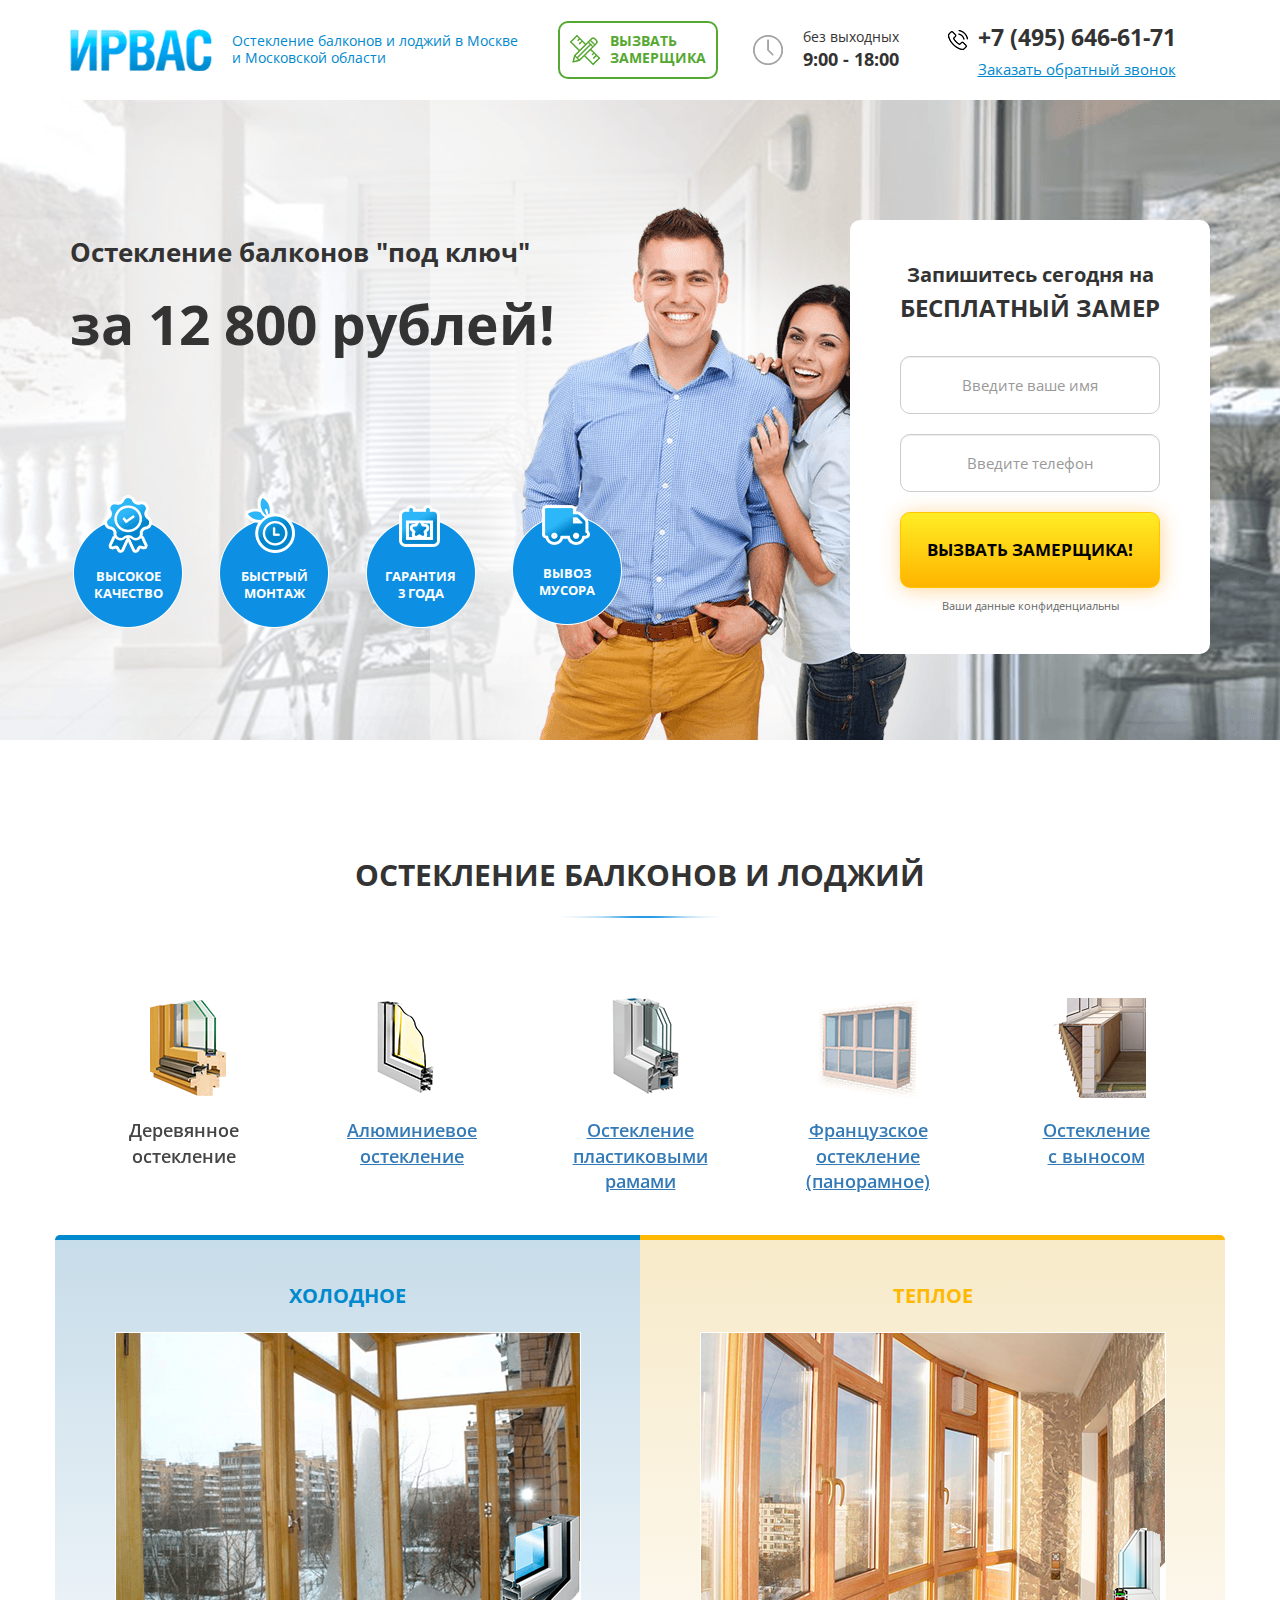
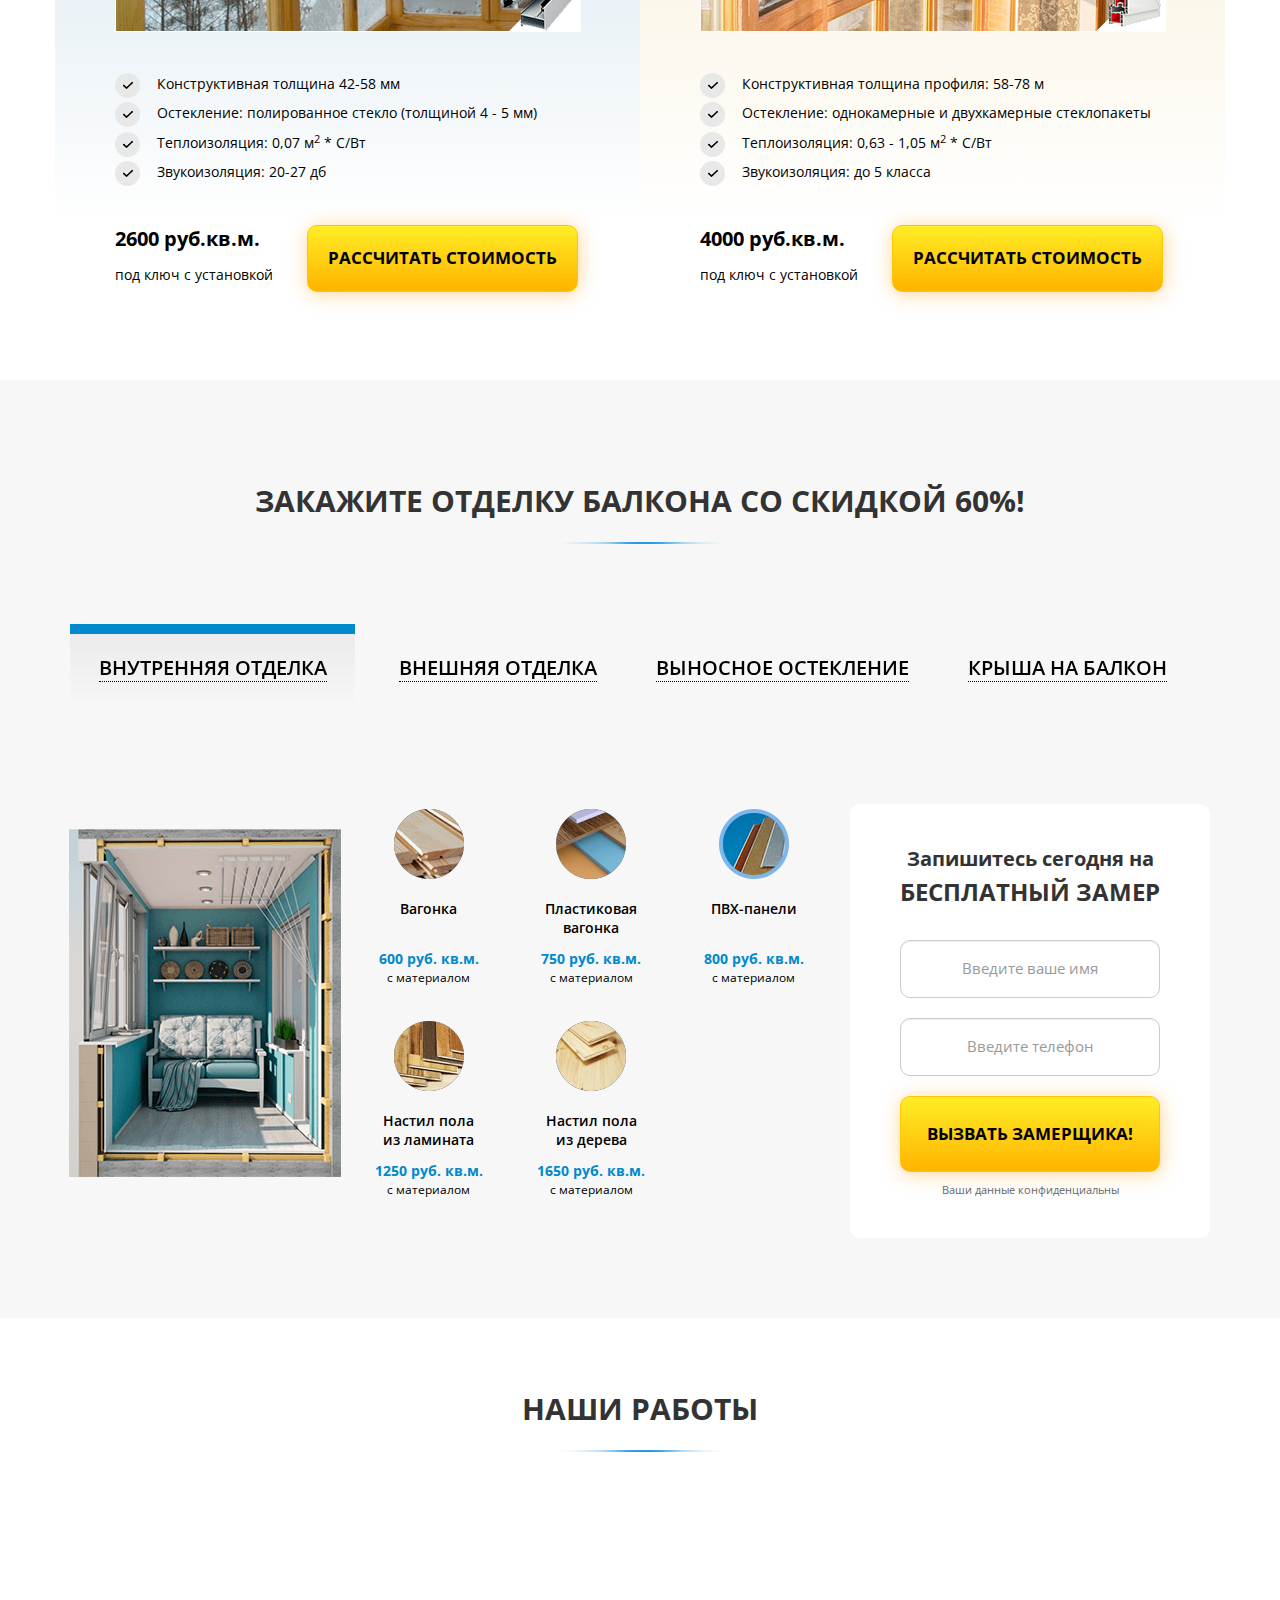
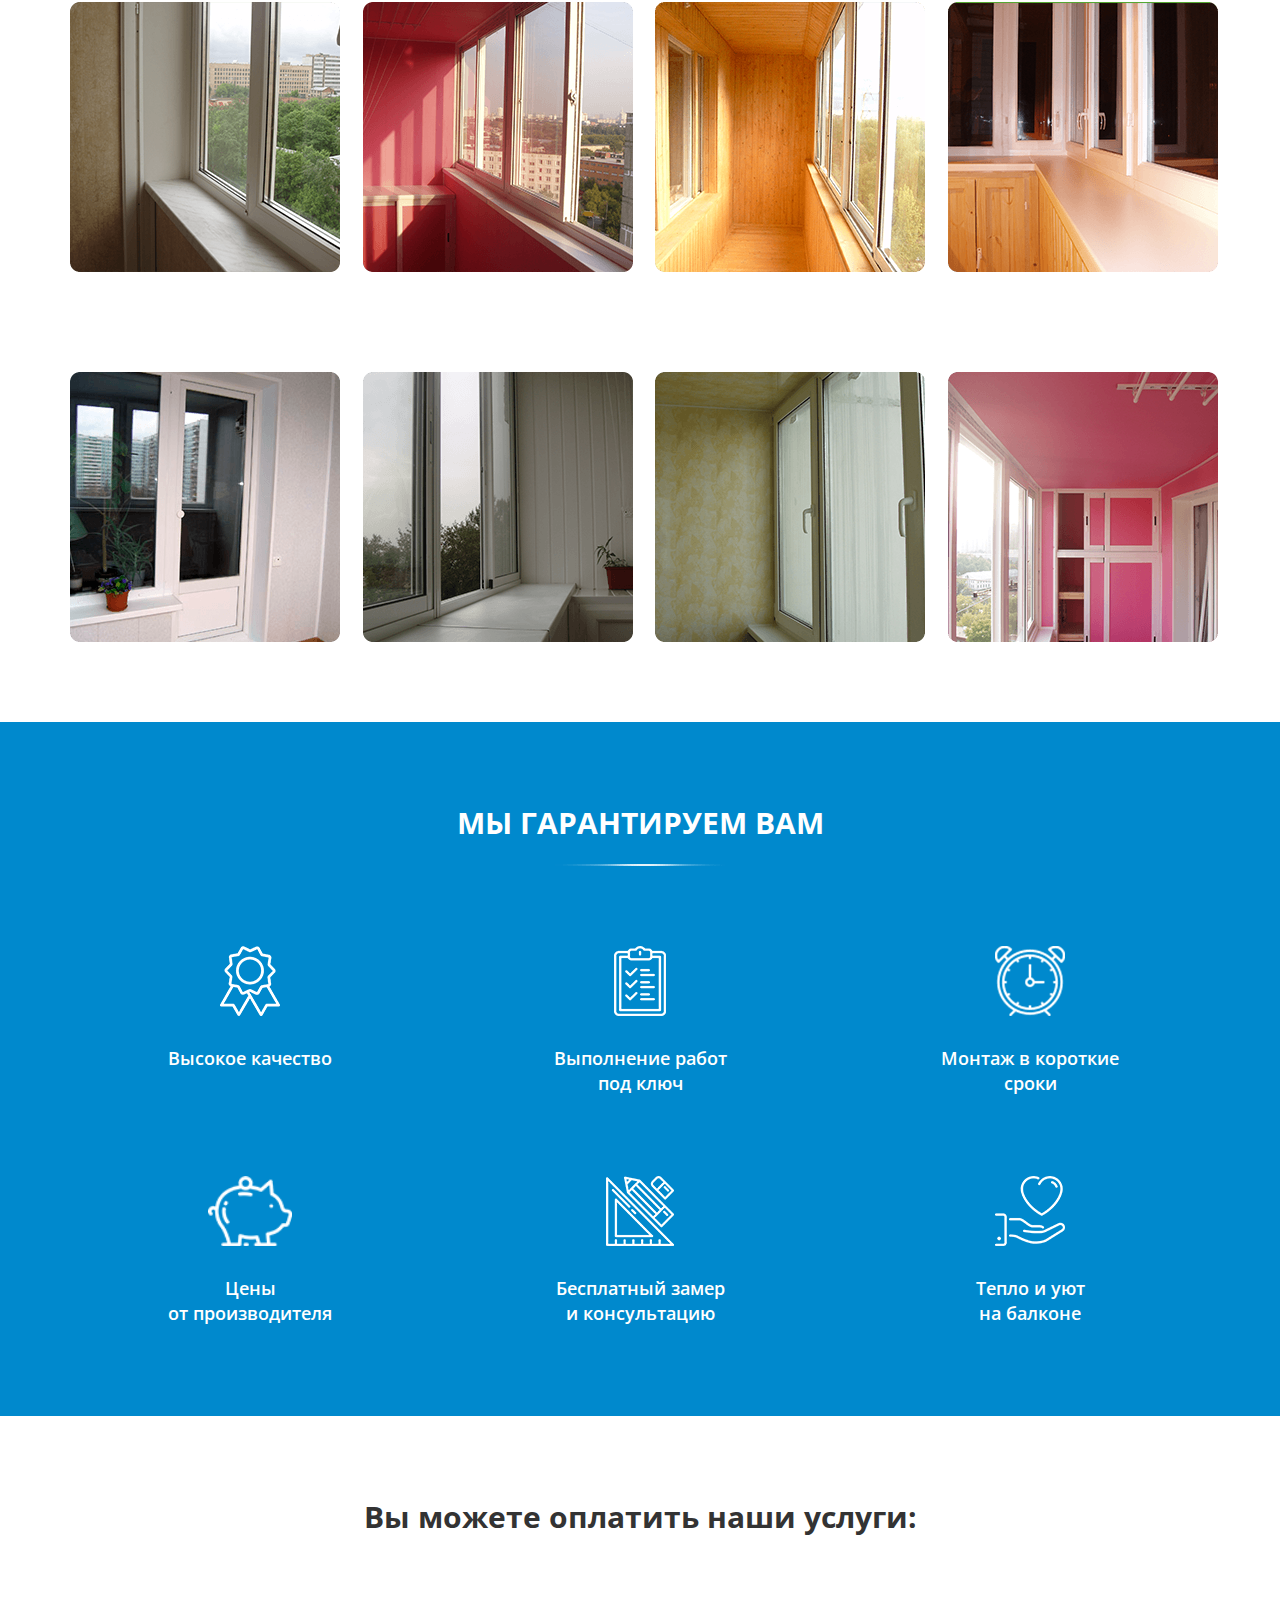
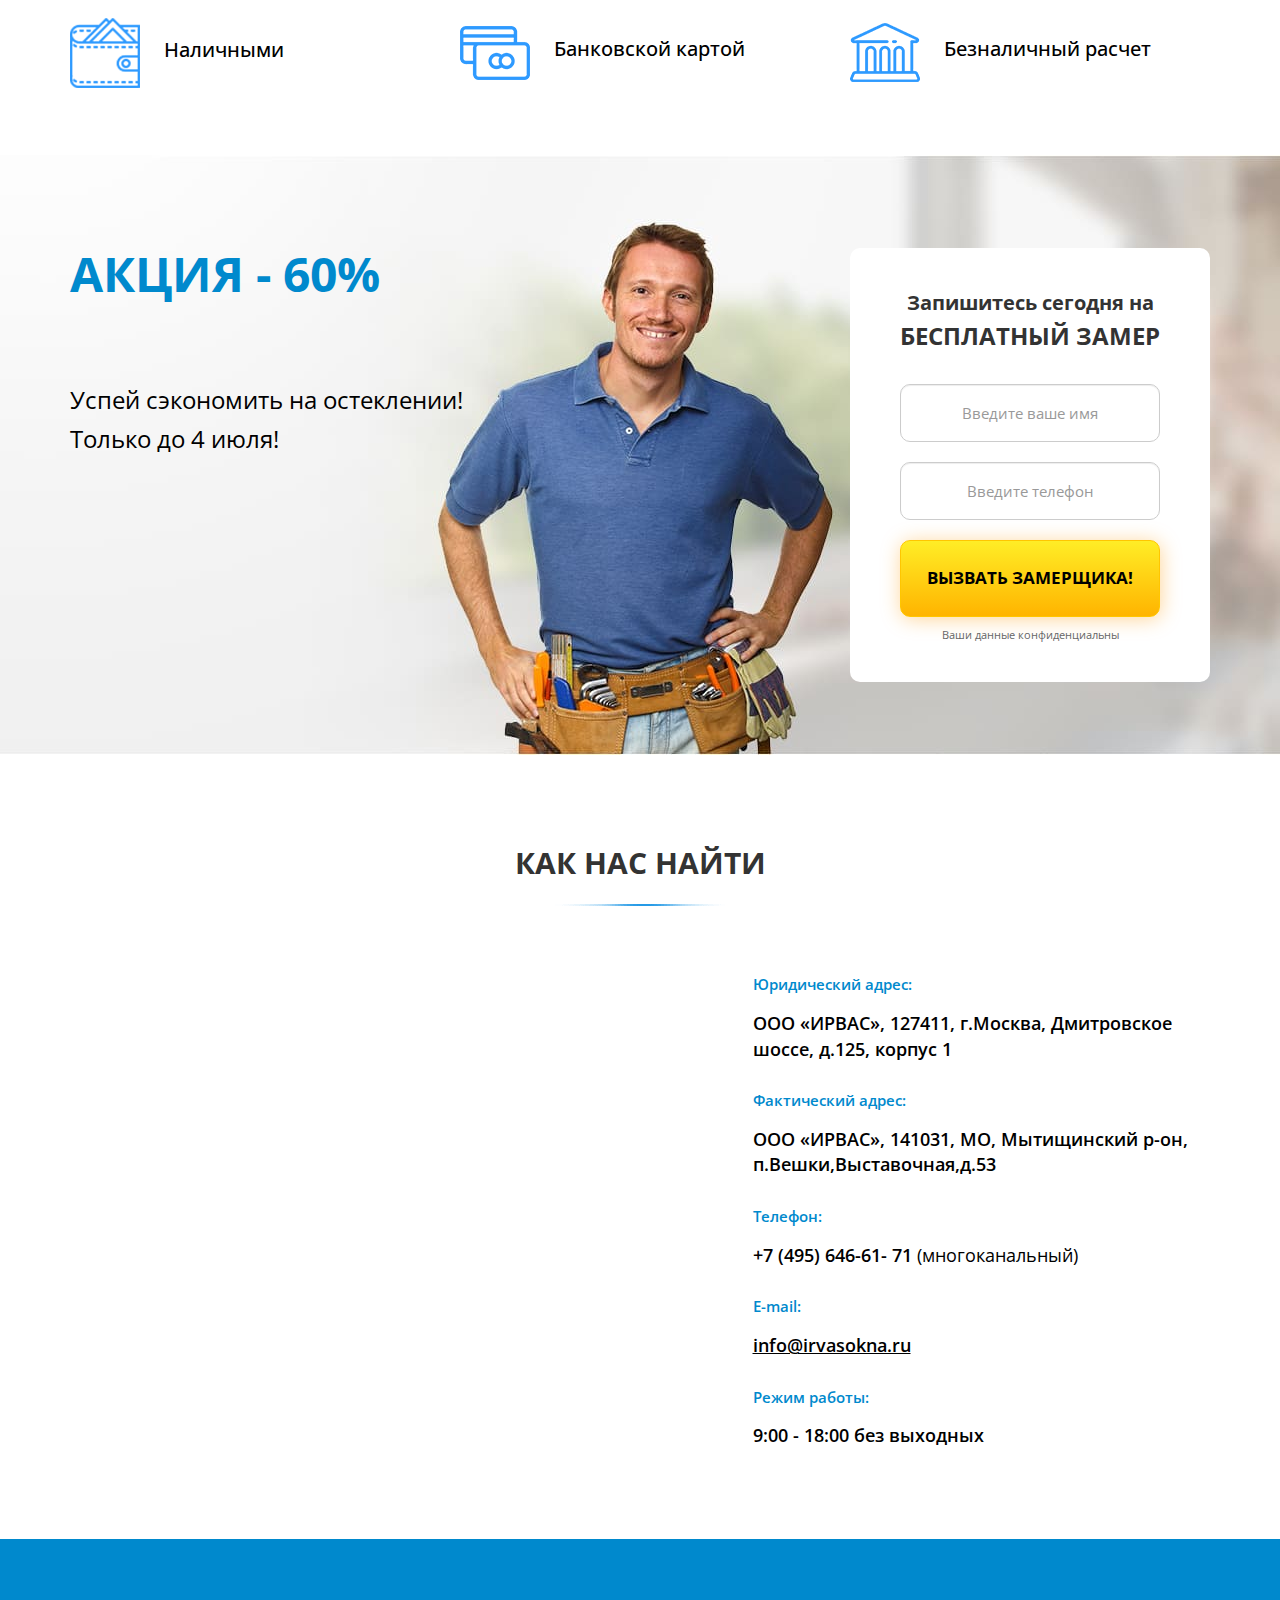
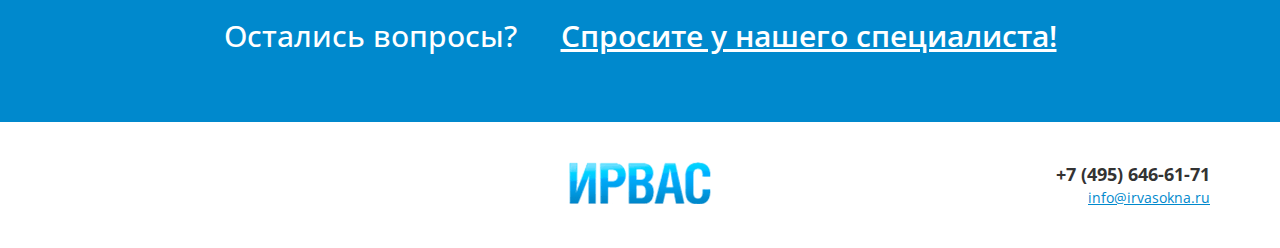
==== diplom/index.html @ 2f8df822 "modal okna" ====
<!DOCTYPE html>
<html lang="ru">
  <head>
    <meta charset="utf-8">
    <meta http-equiv="X-UA-Compatible" content="IE=edge">
    <meta name="viewport" content="width=device-width, initial-scale=1">
    <link rel="icon" href="/favicon.ico">
    <title>Ирвас окна</title>
    <link href="css/bootstrap.css" rel="stylesheet">
    <link href="css/style.css" rel="stylesheet">
    <!-- Fonts -->
    <link href="https://fonts.googleapis.com/css?family=Open+Sans:400,700" rel="stylesheet">
    <!-- Slick Slider -->
    <link rel="stylesheet" href="slick/slick.css">
    <link rel="stylesheet" href="slick/slick-theme.css">
    <!-- Animate -->
    <link rel="stylesheet" href="css/animate.min.css">
  </head>

  <body>

    <header class="header">
      <div class="container">
        <div class="row">

          <div class="col-md-5 col-sm-3 col-xs-12">
            <div class="logo">
              <div class="logo_img">
                <img src="img/header/logo.png" alt="#">
              </div>
              <p>Остекление балконов и лоджий в Москве и Московской области</p>
            </div>
          </div>

          <div class="col-md-2 col-sm-3 col-xs-12">
           <div class="header_btn_wrap">
             <div class="header_btn_wrap_block">
               <button class="header_btn text-uppercase text-left popup_engineer_btn">
                   Вызвать <br>замерщика
               </button>
             </div>
           </div>
          </div>

          <div class="col-md-2 col-sm-3 col-xs-6 text-left">
            <div class="working_hours">
              <div class="working_hours_img">
                <img src="img/header/clock.png" alt="#">
              </div>
              <p>без выходных <span>9:00 - 18:00</span></p>
            </div>
          </div>

          <div class="col-md-3 col-sm-3 col-xs-6">
            <div class="contact_us">
              <div class="contact_us_wrap">
                <a href="#"><img src="img/header/phone.png" alt="#">+7 (495) 646-61-71</a>
                <a class="phone_link" href="#">Заказать обратный звонок</a>
              </div>
            </div>
          </div>

        </div>
      </div>
    </header>
    
    <!-- Main -->
    <main class="main">
      <div class="container">
        <div class="row">

          <div class="col-lg-6 col-md-7 wow fadeInLeft">
            <h1><span>Остекление балконов "под ключ"<br></span>за 12 800 рублей!</h1>
            <div class="main_features">

             <div class="row">

               <div class="col-sm-3 col-xs-6">
                 <div class="main_features_block">
                   <img src="img/main/icons/quality.png" alt="">
                   <p>Высокое <br>качество</p>
                 </div>
               </div>

               <div class="col-sm-3 col-xs-6">
                 <div class="main_features_block">
                   <img src="img/main/icons/time.png" alt="">
                   <p>Быстрый <br>монтаж</p>
                 </div>
               </div>

              <div class="col-sm-3 col-xs-6">
                <div class="main_features_block">
                  <img class="small_img" src="img/main/icons/guaranty.png" alt="">
                  <p>Гарантия <br>3 года</p>
                </div>
              </div>

               <div class="col-sm-3 col-xs-6">
                 <div class="main_features_block">
                   <img class="small_img" src="img/main/icons/delivery.png" alt="">
                   <p>Вывоз <br>мусора</p>
                 </div>
               </div>

             </div>

            </div>
          </div>

          <div class="col-lg-4 col-lg-offset-2 col-md-5 col-md-offset-0 col-sm-8 col-sm-offset-2 col-xs-12 wow fadeInRight">
            <form class="form main_form" action="#">
              <h2>Запишитесь сегодня на <br><span>бесплатный замер</span></h2>
              <input class="form-control form_input" name="user_name" required type="text" placeholder="Введите ваше имя">
              <input class="form-control form_input" name="user_phone" required type="text" placeholder="Введите телефон">
              <button class="text-uppercase btn-block button" name="submit" type="submit">Вызвать замерщика!</button>
              <p class="form_notice">Ваши данные конфиденциальны</p>
            </form>
          </div>

        </div>
      </div>
    </main>

    <!-- Glazing -->
    <section class="glazing">
      <div class="container">

        <div class="section_header">
          <h2>Остекление балконов и лоджий</h2>
          <div class="section_header_sub"></div>
        </div>

        <!-- Slider -->
        <div class="glazing_slider">
          <div class="glazing_block text-center wow fadeInUp">
            <img src="img/glazing/icons/1.png" alt="#">
            <a class="tree_link active">Деревянное <br>остекление</a>
          </div>
          <div class="glazing_block text-center wow fadeInUp" data-wow-delay="0.1s">
            <img src="img/glazing/icons/2.png" alt="#">
            <a class="aluminum_link">Алюминиевое <br>остекление</a>
          </div>
          <div class="glazing_block text-center wow fadeInUp" data-wow-delay="0.2s">
            <img src="img/glazing/icons/3.png" alt="#">
            <a class="plastic_link">Остекление <br>пластиковыми <br>рамами</a>
          </div>
          <div class="glazing_block text-center wow fadeInUp" data-wow-delay="0.3s">
            <img src="img/glazing/icons/4.png" alt="#">
            <a class="french_link">Французское <br>остекление <br>(панорамное)</a>
          </div>
          <div class="glazing_block text-center wow fadeInUp" data-wow-delay="0.4s">
            <img src="img/glazing/icons/5.png" alt="#">
            <a class="rise_link">Остекление <br>с выносом</a>
          </div>
        </div>

        <!-- Tree -->
        <div class="row tree">

          <div class="col-md-6 no-padding">
           <div class="glazing_cold">
             <h3>Холодное</h3>
             <img src="img/glazing/img_cold.png" alt="#">
             <ul>
               <li>Конструктивная толщина 42-58 мм</li>
               <li>Остекление: полированное стекло (толщиной 4 - 5 мм)</li>
               <li>Теплоизоляция: 0,07 м<sup>2</sup> * С/Вт</li>
               <li>Звукоизоляция: 20-27 дб</li>
             </ul>
           </div> 
            <div class="glazing_price">
                <p>2600 руб.кв.м.<br><span>под ключ с установкой</span></p>
                <button class="button glazing_price_btn text-uppercase popup_calc_btn">Рассчитать стоимость</button>
            </div>
          </div>

          <div class="col-md-6 no-padding">
            <div class="glazing_warm">
              <h3>теплое</h3>
              <img src="img/glazing/img_warm.png" alt="#">
              <ul>
                <li>Конструктивная толщина профиля: 58-78 м</li>
                <li>Остекление: однокамерные и двухкамерные стеклопакеты</li>
                <li>Теплоизоляция: 0,63 - 1,05 м<sup>2</sup> * С/Вт</li>
                <li>Звукоизоляция: до 5 класса</li>
              </ul>
            </div> 
             <div class="glazing_price">
                 <p>4000 руб.кв.м.<br><span>под ключ с установкой</span></p>
                 <button class="button glazing_price_btn text-uppercase popup_calc_btn">Рассчитать стоимость</button>
             </div>
          </div>

        </div> <!-- /Tree -->

        <!-- Aluminum -->
        <div class="row aluminum">

          <div class="col-md-6 no-padding">
           <div class="glazing_cold">
             <h3>Холодное</h3>
             <img src="img/glazing/aluminum/cold.jpg" alt="#">
             <ul>
               <li>Конструктивная толщина 40-50 мм</li>
               <li>Остекление: полированное стекло (толщиной 4 - 5 мм)</li>
               <li>Теплоизоляция: 0,07 м<sup>2</sup> * С/Вт</li>
               <li>Звукоизоляция: 20-27 дб</li>
             </ul>
           </div> 
            <div class="glazing_price">
                <p>4000 руб.кв.м.<br><span>под ключ с установкой</span></p>
                <button class="button glazing_price_btn text-uppercase popup_calc_btn">Рассчитать стоимость</button>
            </div>
          </div>

          <div class="col-md-6 no-padding">
            <div class="glazing_warm">
              <h3>теплое</h3>
              <img src="img/glazing/aluminum/warm.jpg" alt="#">
              <ul>
                <li>Конструктивная толщина профиля: 60-68 м</li>
                <li>Остекление: однокамерные и двухкамерные стеклопакеты</li>
                <li>Теплоизоляция: 0,63 - 1,05 м<sup>2</sup> * С/Вт</li>
                <li>Звукоизоляция: до 5 класса</li>
              </ul>
            </div> 
             <div class="glazing_price">
                 <p>8000 руб.кв.м.<br><span>под ключ с установкой</span></p>
                 <button class="button glazing_price_btn text-uppercase popup_calc_btn">Рассчитать стоимость</button>
             </div>
          </div>

        </div> <!-- /Aluminum -->

        <!-- Plastic -->
        <div class="row plastic">

          <div class="col-md-6 col-md-offset-3 no-padding">
            <div class="glazing_warm">
              <h3>теплое</h3>
              <img src="img/glazing/plastic/warm.jpg" alt="#">
              <ul>
                <li>Конструктивная толщина профиля: 58-70 м</li>
                <li>Остекление: однокамерные и двухкамерные стеклопакеты</li>
                <li>Теплоизоляция: 0,63 - 1,05 м<sup>2</sup> * С/Вт</li>
                <li>Звукоизоляция: до 5 класса</li>
              </ul>
            </div> 
             <div class="glazing_price">
                 <p>5500 руб.кв.м.<br><span>под ключ с установкой</span></p>
                 <button class="button glazing_price_btn text-uppercase popup_calc_btn">Рассчитать стоимость</button>
             </div>
          </div>

        </div> <!-- /Plastic -->

        <!-- French -->
        <div class="row french">

          <div class="col-md-6 no-padding">
           <div class="glazing_cold">
             <h3>Пластик</h3>
             <img src="img/glazing/french/plastic.jpg" alt="#">
             <ul>
               <li>Конструктивная толщина 58-70 мм</li>
               <li>Остекление: однокамерные и двухкамерные стеклопакеты</li>
               <li>Теплоизоляция: 0,63 - 1,05 м<sup>2</sup> * С/Вт</li>
               <li>Звукоизоляция: до 5 класса</li>
             </ul>
           </div> 
            <div class="glazing_price">
                <p>5500 руб.кв.м.<br><span>под ключ с установкой</span></p>
                <button class="button glazing_price_btn text-uppercase popup_calc_btn">Рассчитать стоимость</button>
            </div>
          </div>

          <div class="col-md-6 no-padding">
            <div class="glazing_warm">
              <h3>Алюминий</h3>
              <img src="img/glazing/french/aluminum.jpg" alt="#">
              <ul>
                <li>Конструктивная толщина профиля: 60-68 мм</li>
                <li>Остекление: однокамерные и двухкамерные стеклопакеты</li>
                <li>Теплоизоляция: 0,63 - 1,05 м<sup>2</sup> * С/Вт</li>
                <li>Звукоизоляция: до 5 класса</li>
              </ul>
            </div> 
             <div class="glazing_price">
                 <p>8000 руб.кв.м.<br><span>под ключ с установкой</span></p>
                 <button class="button glazing_price_btn text-uppercase popup_calc_btn">Рассчитать стоимость</button>
             </div>
          </div>

        </div> <!-- /French -->

        <!-- Rise -->
        <div class="row rise">

          <div class="col-md-6 no-padding">
           <div class="glazing_cold">
             <h3>Алюминий</h3>
             <img src="img/glazing/rise/aluminum.jpg" alt="#">
             <ul>
               <li>Конструктивная толщина 40-50 мм</li>
               <li>Остекление: полированное стекло (толщиной 4 - 5 мм)</li>
               <li>Теплоизоляция: 0,07 м<sup>2</sup> * С/Вт</li>
               <li>Звукоизоляция: 20-27 дб</li>
             </ul>
           </div> 
            <div class="glazing_price">
                <p>4000 руб.кв.м.<br><span>под ключ с установкой</span></p>
                <button class="button glazing_price_btn text-uppercase popup_calc_btn">Рассчитать стоимость</button>
            </div>
          </div>

          <div class="col-md-6 no-padding">
            <div class="glazing_warm">
              <h3>Дерево</h3>
              <img src="img/glazing/rise/tree.jpg" alt="#">
              <ul>
                <li>Конструктивная толщина профиля: 40-42 мм</li>
                <li>Остекление: полированное стекло (толщиной 4 мм)</li>
                <li>Теплоизоляция: 0,07 м<sup>2</sup> * С/Вт</li>
                <li>Звукоизоляция: 20-27 дб</li>
              </ul>
            </div> 
             <div class="glazing_price">
                 <p>8000 руб.кв.м.<br><span>под ключ с установкой</span></p>
                 <button class="button glazing_price_btn text-uppercase popup_calc_btn">Рассчитать стоимость</button>
             </div>
          </div>

        </div><!-- /Rise -->


      </div>
    </section>

    <!-- Decoration -->
    <section class="decoration">
      <div class="container">
        <div class="section_header">
          <h2>ЗАКАЖИТЕ ОТДЕЛКУ БАЛКОНА СО СКИДКОЙ 60%!</h2>
          <div class="section_header_sub"></div>
        </div>
        
        <!-- Slider -->
        <div class="decoration_slider">
            <div class="decoration_item  wow fadeInUp">
              <div class="internal_link no_click after_click"><a>Внутренняя отделка</a></div>
            </div>
            <div class="decoration_item wow fadeInUp" data-wow-delay="0.1s">
              <div class="external_link no_click"><a>Внешняя отделка</a></div>
            </div>
            <div class="decoration_item wow fadeInUp" data-wow-delay="0.2s">
              <div class="rising_link no_click"><a>Выносное остекление</a></div>
            </div>
            <div class="decoration_item wow fadeInUp" data-wow-delay="0.3s">
              <div class="roof_link no_click"><a>Крыша на балкон</a></div>
            </div>
        </div>

        <div class="decoration_content">

          <div class="row">
            
            <!-- internal -->
            <div class="internal">
              <div class="col-lg-3 col-md-4 col-md-offset-0 col-sm-6 col-sm-offset-3 col-xs-8 col-xs-offset-2 no-padding">
                <div class="decoration_img">
                  <img src="img/decoration/decoration_img.png" alt="">
                </div>
              </div>
              <!-- Material -->
              <div class="col-lg-5 col-md-8 col-xs-12">
               <div class="row">
                 <div class="col-lg-4 col-md-4 col-sm-4 col-xs-6">
                   <div class="decoration_content_material text-center">
                     <img src="img/decoration/material/lining.png" alt="#">
                     <h3>Вагонка</h3>
                     <p>600 руб. кв.м.<span>с материалом</span></p>
                   </div>
                 </div>
                 <div class="col-lg-4 col-md-4 col-sm-4 col-xs-6">
                   <div class="decoration_content_material text-center">
                     <img src="img/decoration/material/plastic.png" alt="#">
                     <h3>Пластиковая вагонка</h3>
                     <p>750 руб. кв.м.<span>с материалом</span></p>
                   </div>
                 </div>
                 <div class="col-lg-4 col-md-4 col-sm-4 col-xs-6">
                   <div class="decoration_content_material text-center">
                     <img src="img/decoration/material/pvh.png" alt="#">
                     <h3>ПВХ-панели</h3>
                     <p>800 руб. кв.м.<span>с материалом</span></p>
                   </div>
                 </div>
                 <div class="col-lg-4 col-md-4 col-sm-4 col-xs-6">
                   <div class="decoration_content_material text-center">
                     <img src="img/decoration/material/laminate.png" alt="#">
                     <h3>Настил пола <br>из ламината</h3>
                     <p>1250 руб. кв.м.<span>с материалом</span></p>
                   </div>
                 </div>
                 <div class="col-lg-4 col-md-4 col-sm-4 col-xs-6">
                   <div class="decoration_content_material text-center">
                     <img src="img/decoration/material/tree.png" alt="#">
                     <h3>Настил пола <br>из дерева</h3>
                     <p>1650 руб. кв.м.<span>с материалом</span></p>
                   </div>
                 </div>
               </div>
              </div>
              <div class="col-lg-4 col-lg-offset-0 col-md-6 col-md-offset-3 col-sm-8 col-sm-offset-2 col-xs-12">
                <form class="form main_form decoration_form" action="#">
                  <h2>Запишитесь сегодня на <br><span>бесплатный замер</span></h2>
                  <input class="form-control form_input" name="user_name" required type="text" placeholder="Введите ваше имя">
                  <input class="form-control form_input" name="user_phone" required type="text" placeholder="Введите телефон">
                  <button class="text-uppercase btn-block button" name="submit" type="submit">Вызвать замерщика!</button>
                  <p class="form_notice">Ваши данные конфиденциальны</p>
                </form>
              </div> 
            </div> <!-- /internal -->

            <!-- external -->
            <div class="external">
              <div class="col-lg-3 col-md-4 col-md-offset-0 col-sm-6 col-sm-offset-3 col-xs-8 col-xs-offset-2 no-padding">
                <div class="decoration_img">
                  <img src="img/decoration/2/decoration2_img.png" alt="" style="margin-top: 3rem;">
                </div>
              </div>
              <!-- Material -->
              <div class="col-lg-5 col-md-8 col-xs-12">
               <div class="row">
                 <div class="col-lg-4 col-md-4 col-sm-4 col-xs-6">
                   <div class="decoration_content_material text-center">
                     <img src="img/decoration/2/metal.png" alt="#">
                     <h3>Металлический <br>сайдинг</h3>
                     <p>600 руб. кв.м.<span>с материалом</span></p>
                   </div>
                 </div>
                 <div class="col-lg-4 col-md-4 col-sm-4 col-xs-6">
                   <div class="decoration_content_material text-center">
                     <img src="img/decoration/2/plastic.png" alt="#">
                     <h3>Пластиковая <br>вагонка</h3>
                     <p>750 руб. кв.м.<span>с материалом</span></p>
                   </div>
                 </div>
                 <div class="col-lg-4 col-md-4 col-sm-4 col-xs-6">
                   <div class="decoration_content_material text-center">
                     <img src="img/decoration/2/profnastil.png" alt="#">
                     <h3>Профнастил</h3>
                     <p>800 руб. кв.м.<span>с материалом</span></p>
                   </div>
                 </div>
                 <div class="col-lg-4 col-md-4 col-sm-4 col-xs-6">
                   <div class="decoration_content_material text-center">
                     <img src="img/decoration/2/tree.png" alt="#">
                     <h3>Деревянная <br>вагонка</h3>
                     <p>1250 руб. кв.м.<span>с материалом</span></p>
                   </div>
                 </div>
                 <div class="col-lg-4 col-md-4 col-sm-4 col-xs-6">
                   <div class="decoration_content_material text-center">
                     <img src="img/decoration/2/vinil.png" alt="#">
                     <h3>Виниловый <br>сайдинг</h3>
                     <p>1650 руб. кв.м.<span>с материалом</span></p>
                   </div>
                 </div>
               </div>
              </div>
              <div class="col-lg-4 col-lg-offset-0 col-md-6 col-md-offset-3 col-sm-8 col-sm-offset-2 col-xs-12">
                <form class="form main_form decoration_form" action="#">
                  <h2>Запишитесь сегодня на <br><span>бесплатный замер</span></h2>
                  <input class="form-control form_input" name="user_name" required type="text" placeholder="Введите ваше имя">
                  <input class="form-control form_input" name="user_phone" required type="text" placeholder="Введите телефон">
                  <button class="text-uppercase btn-block button" name="submit" type="submit">Вызвать замерщика!</button>
                  <p class="form_notice">Ваши данные конфиденциальны</p>
                </form>
              </div> 
            </div>
            <!-- .external -->

            <!-- rising -->
            <div class="rising">
              <div class="col-lg-3 col-md-4 col-md-offset-0 col-sm-6 col-sm-offset-3 col-xs-8 col-xs-offset-2 no-padding">
                <div class="decoration_img">
                  <img src="img/decoration/3/decoration3_img.jpg" alt="" style="margin-top: 3rem;">
                </div>
              </div>
              <!-- Material -->
              <div class="col-lg-5 col-md-8 col-xs-12">
               <div class="row">
                 <div class="col-lg-4 col-md-4 col-sm-4 col-xs-6">
                   <div class="decoration_content_material text-center">
                     <img src="img/decoration/3/aluminum.png" alt="#">
                     <h3>Алюминиевый <br>профиль</h3>
                     <p>600 руб. кв.м.<span>с материалом</span></p>
                   </div>
                 </div>
                 <div class="col-lg-4 col-md-4 col-sm-4 col-xs-6">
                   <div class="decoration_content_material text-center">
                     <img src="img/decoration/3/bezram.png" alt="#">
                     <h3>Безрамное <br>остекление</h3>
                     <p>750 руб. кв.м.<span>с материалом</span></p>
                   </div>
                 </div>
                 <div class="col-lg-4 col-md-4 col-sm-4 col-xs-6">
                   <div class="decoration_content_material text-center">
                     <img src="img/decoration/3/pvh.png" alt="#">
                     <h3>ПВХ <br>профиль</h3>
                     <p>800 руб. кв.м.<span>с материалом</span></p>
                   </div>
                 </div>
                 <div class="col-lg-4 col-md-4 col-sm-4 col-xs-6">
                   <div class="decoration_content_material text-center">
                     <img src="img/decoration/3/tree.png" alt="#">
                     <h3>Деревянный <br>профиль</h3>
                     <p>1250 руб. кв.м.<span>с материалом</span></p>
                   </div>
                 </div>
               </div>
              </div>
              <div class="col-lg-4 col-lg-offset-0 col-md-6 col-md-offset-3 col-sm-8 col-sm-offset-2 col-xs-12">
                <form class="form main_form decoration_form" action="#">
                  <h2>Запишитесь сегодня на <br><span>бесплатный замер</span></h2>
                  <input class="form-control form_input" name="user_name" required type="text" placeholder="Введите ваше имя">
                  <input class="form-control form_input" name="user_phone" required type="text" placeholder="Введите телефон">
                  <button class="text-uppercase btn-block button" name="submit" type="submit" >Вызвать замерщика!</button>
                  <p class="form_notice">Ваши данные конфиденциальны</p>
                </form>
              </div> 
            </div>
            <!-- /rising -->

            <!-- roof -->
            <div class="roof">
              <div class="col-lg-3 col-md-4 col-md-offset-0 col-sm-6 col-sm-offset-3 col-xs-8 col-xs-offset-2 no-padding">
                <div class="decoration_img">
                  <img src="img/decoration/4/decoration4_img.png" alt="" style="margin-top: 3rem;">
                </div>
              </div>
              <!-- Material -->
              <div class="col-lg-5 col-md-8 col-xs-12">
               <div class="row">
                 <div class="col-lg-4 col-md-4 col-sm-4 col-xs-6">
                   <div class="decoration_content_material text-center">
                     <img src="img/decoration/4/gofrolist.png" alt="#">
                     <h3>Гофролист</h3>
                     <p>600 руб. кв.м.<span>с материалом</span></p>
                   </div>
                 </div>
                 <div class="col-lg-4 col-md-4 col-sm-4 col-xs-6">
                   <div class="decoration_content_material text-center">
                     <img src="img/decoration/4/metallocherepitsa.png" alt="#">
                     <h3>Металлочерепица</h3>
                     <p>750 руб. кв.м.<span>с материалом</span></p>
                   </div>
                 </div>
                 <div class="col-lg-4 col-md-4 col-sm-4 col-xs-6">
                   <div class="decoration_content_material text-center">
                     <img src="img/decoration/4/ondulin.png" alt="#">
                     <h3>Ондулин</h3>
                     <p>800 руб. кв.м.<span>с материалом</span></p>
                   </div>
                 </div>
                 <div class="col-lg-4 col-md-4 col-sm-4 col-xs-6">
                   <div class="decoration_content_material text-center">
                     <img src="img/decoration/4/polikarbonat.png" alt="#">
                     <h3>Поликарбонат</h3>
                     <p>1250 руб. кв.м.<span>с материалом</span></p>
                   </div>
                 </div>
                 <div class="col-lg-4 col-md-4 col-sm-4 col-xs-6">
                   <div class="decoration_content_material text-center">
                     <img src="img/decoration/4/steklopaket.png" alt="#">
                     <h3>Стеклопакет</h3>
                     <p>1650 руб. кв.м.<span>с материалом</span></p>
                   </div>
                 </div>
               </div>
              </div>
              <div class="col-lg-4 col-lg-offset-0 col-md-6 col-md-offset-3 col-sm-8 col-sm-offset-2 col-xs-12">
                <form class="form main_form decoration_form" action="#">
                  <h2>Запишитесь сегодня на <br><span>бесплатный замер</span></h2>
                  <input class="form-control form_input" name="user_name" required type="text" placeholder="Введите ваше имя">
                  <input class="form-control form_input" name="user_phone" required type="text" placeholder="Введите телефон">
                  <button class="text-uppercase btn-block button" name="submit" type="submit">Вызвать замерщика!</button>
                  <p class="form_notice">Ваши данные конфиденциальны</p>
                </form>
              </div> 
            </div>
            <!-- /roof -->

          </div><!-- row -->

        </div> <!-- decoration_content -->

      </div> <!-- container -->
    </section>

    <!-- Our works -->
    <section class="works">
      <div class="container">
        <div class="section_header">
          <h2>Наши работы</h2>
          <div class="section_header_sub"></div>
        </div>
        <div class="row">
          <div class="col-lg-3 col-md-4 col-sm-6 col-xs-12 text-center wow fadeIn"><a href="img/our_works/big_img/1.png"><img class="lupa" src="img/our_works/zoom-in.png" alt=""><img src="img/our_works/1.png" alt=""></a></div>
          <div class="col-lg-3 col-md-4 col-sm-6 col-xs-12 text-center wow fadeIn" data-wow-delay="0.1s"><a href="img/our_works/big_img/2.png"><img class="lupa" src="img/our_works/zoom-in.png" alt=""><img src="img/our_works/2.png" alt=""></a></div>
          <div class="col-lg-3 col-md-4 col-sm-6 col-xs-12 text-center wow fadeIn" data-wow-delay="0.2s"><a href="img/our_works/big_img/3.png"><img class="lupa" src="img/our_works/zoom-in.png" alt=""><img src="img/our_works/3.png" alt=""></a></div>
          <div class="col-lg-3 col-md-4 col-sm-6 col-xs-12 text-center wow fadeIn" data-wow-delay="0.3s"><a href="img/our_works/big_img/4.png"><img class="lupa" src="img/our_works/zoom-in.png" alt=""><img src="img/our_works/4.png" alt=""></a></div>
          <div class="col-lg-3 col-md-4 col-sm-6 col-xs-12 text-center wow fadeIn" data-wow-delay="0.4s"><a href="img/our_works/big_img/5.png"><img class="lupa" src="img/our_works/zoom-in.png" alt=""><img src="img/our_works/5.png" alt=""></a></div>
          <div class="col-lg-3 col-md-4 col-sm-6 col-xs-12 text-center wow fadeIn" data-wow-delay="0.5s"><a href="img/our_works/big_img/6.png"><img class="lupa" src="img/our_works/zoom-in.png" alt=""><img src="img/our_works/6.png" alt=""></a></div>
          <div class="col-lg-3 col-md-4 col-sm-6 col-xs-12 text-center wow fadeIn" data-wow-delay="0.6s"><a href="img/our_works/big_img/7.png"><img class="lupa" src="img/our_works/zoom-in.png" alt=""><img src="img/our_works/7.png" alt=""></a></div>
          <div class="col-lg-3 col-md-4 col-sm-6 col-xs-12 text-center wow fadeIn" data-wow-delay="0.7s"><a href="img/our_works/big_img/8.png"><img class="lupa" src="img/our_works/zoom-in.png" alt=""><img src="img/our_works/8.png" alt=""></a></div>
        </div>
      </div>
    </section>

    <!-- Guarantees -->
    <section class="guarantees">
      <div class="container">
        <div class="section_header guarantees_header">
          <h2>мы гарантируем вам</h2>
          <div class="section_header_sub guarantees_header_sub"></div>
        </div>
        <div class="row">
          <div class="col-md-4 col-sm-6 col-xs-6 text-center wow fadeInUp">
            <div class="guarantees_block">
              <img src="img/guarantees/1.png" alt="#">
              <h3>Высокое качество</h3>
            </div>
          </div>
          <div class="col-md-4 col-sm-6 col-xs-6 text-center wow fadeInUp" data-wow-delay="0.1s">
            <div class="guarantees_block">
              <img src="img/guarantees/2.png" alt="">
              <h3>Выполнение работ <br>под ключ</h3>
            </div>
          </div>
          <div class="col-md-4 col-sm-6 col-xs-6 text-center wow fadeInUp" data-wow-delay="0.2s">
            <div class="guarantees_block">
              <img src="img/guarantees/3.png" alt="">
              <h3>Монтаж в короткие <br>сроки</h3>
            </div>
          </div>
          <div class="col-md-4 col-sm-6 col-xs-6 text-center wow fadeInUp" data-wow-delay="0.3s">
            <div class="guarantees_block">
              <img src="img/guarantees/4.png" alt="">
              <h3>Цены <br>от производителя</h3>
            </div>
          </div>
          <div class="col-md-4 col-sm-6 col-xs-6 text-center wow fadeInUp" data-wow-delay="0.4s">
            <div class="guarantees_block">
              <img src="img/guarantees/5.png" alt="">
              <h3>Бесплатный замер <br>и консультацию</h3>
            </div>
          </div>
          <div class="col-md-4 col-sm-6 col-xs-6 text-center wow fadeInUp" data-wow-delay="0.5s">
            <div class="guarantees_block">
              <img src="img/guarantees/6.png" alt="">
              <h3>Тепло и уют <br>на балконе</h3>
            </div>
          </div>
        </div>
      </div>
    </section>

    <!-- Payment -->
    <section class="payment">
      <div class="container">
        <div class="section_header payment_header">
          <h2>Вы можете оплатить наши услуги:</h2>
        </div>
        <div class="row">
          <div class="col-md-4 col-sm-4 wow bounceIn">
            <div class="payment_item">
              <div class="payment_img">
                <img src="img/payment/wallet.png" alt="">
              </div>
              <h3>Наличными</h3>
            </div>
          </div>
          <div class="col-md-4 col-sm-4 wow bounceIn" data-wow-delay="0.3s">
            <div class="payment_item">
              <div class="payment_img">
                <img src="img/payment/credit-card.png" alt="">
              </div>
              <h3>Банковской картой</h3>
            </div>
          </div>
          <div class="col-md-4 col-sm-4 wow bounceIn" data-wow-delay="0.6s">
           <div class="payment_item">
             <div class="payment_img">
               <img src="img/payment/museum.png" alt="">
             </div>
             <h3>Безналичный расчет</h3>
           </div>
          </div>
        </div>
      </div>
    </section>

    <!-- Sale -->
    <section class="sale">
      <div class="container">
        <div class="row">
          <div class="col-lg-5 col-md-6 wow fadeInLeft">
            <h2 class="sale_title">Акция - 60%</h2>
            <p class="sale_subtitle">Успей сэкономить на остеклении! Только до 4 июля!</p>
            <div class="timer">
              <div class="eTimer"></div>
            </div>
          </div>
          <div class="col-lg-4 col-lg-offset-3 col-md-5 col-md-offset-1 col-sm-8 col-sm-offset-2 wow fadeInRight">
            <form class="form main_form" action="#">
              <h2>Запишитесь сегодня на <br><span>бесплатный замер</span></h2>
              <input class="form-control form_input" name="user_name" required type="text" placeholder="Введите ваше имя">
              <input class="form-control form_input" name="user_phone" required type="text" placeholder="Введите телефон">
              <button class="text-uppercase btn-block button" name="submit" type="submit">Вызвать замерщика!</button>
              <p class="form_notice">Ваши данные конфиденциальны</p>
            </form>
          </div>
        </div>
      </div>
    </section>

    <!-- Contacts -->
    <section class="contacts">
      <div class="container">
        <div class="section_header">
          <h2>Как нас найти</h2>
          <div class="section_header_sub"></div>
        </div>
        <div class="row">
          <div class="col-lg-6 col-md-6 wow fadeInLeft">
            <iframe class="map" src="https://www.google.com/maps/embed?pb=!1m18!1m12!1m3!1d2235.2618174047184!2d37.602909316080805!3d55.92749898597191!2m3!1f0!2f0!3f0!3m2!1i1024!2i768!4f13.1!3m3!1m2!1s0x46b53a0ac32d875f%3A0xe1064c1e68c2b74a!2z0JLRi9GB0YLQsNCy0L7Rh9C90LDRjywgNTMsINCS0LXRiNC60LgsINCc0L7RgdC60L7QstGB0LrQsNGPINC-0LHQuy4sIDEyNzU0Mw!5e0!3m2!1sru!2sru!4v1510535523155" width="550" height="450" style="border:0" allowfullscreen></iframe>
          </div>
          <div class="col-lg-5 col-lg-offset-1 col-md-6 col-md-offset-0 wow fadeInRight">
            <div class="contacts_info">
              <h3>Юридический адрес:</h3>
              <p>ООО «ИРВАС», 127411, г.Москва, Дмитровское шоссе, д.125, корпус 1</p>
              <h3>Фактический адрес:</h3>
              <p>ООО «ИРВАС», 141031, МО, Мытищинский р-он, п.Вешки,Выставочная,д.53</p>
              <h3>Телефон:</h3>
              <p>+7 (495) 646-61- 71 <span>(многоканальный)</span></p>
              <h3>E-mail:</h3>
              <a href="#">info@irvasokna.ru</a>
              <h3>Режим работы:</h3>
              <p>9:00 - 18:00 без выходных</p>
            </div>
          </div>
        </div>
      </div>
    </section>

    <!-- Feedback -->
    <section class="feedback">
      <div class="container">
        <div class="feedback_block text-center">
          <h3>Остались вопросы?</h3>
          <a class="phone_link" href="#">Спросите у нашего специалиста!</a>
        </div>
      </div>
    </section>

    <!-- Footer -->
    <footer class="footer">
      <div class="container">
        <div class="row">
          <div class="col-sm-4 col-sm-push-8 col-xs-12">
            <div class="contacts">
              <a class="phone" href="#">+7 (495) 646-61-71</a>
              <a class="email" href="#">info@irvasokna.ru</a>
            </div>
          </div>
          <div class="col-sm-4 col-xs-12">
            <div class="logo">
              <img src="img/header/logo.png" alt="#">
            </div>
          </div>
          <div class="col-sm-4 col-sm-pull-8 col-xs-12">
            <div class="copyright">
            </div>
          </div>
        </div>
      </div>
    </footer>

    <!-- Modals -->
    <!-- Request a call -->
    <div class="popup">
        <div class="popup_dialog">
            <div class="popup_content text-center">
                <button type="button" class="popup_close"><strong>&times;</strong></button>
                <div class="popup_form">
                    <form class="form" action="#">
                      <h2>Введите ваши данные <br>и нажмите заказать звонок</h2>
                        <input class="form-control form_input" name="user_name" required type="text" placeholder="Введите ваше имя">
                        <input class="form-control form_input" name="user_phone" required type="text" placeholder="Введите телефон">
                        <button class="text-uppercase btn-block button" name="submit" type="submit">Заказать звонок</button>
                        <p class="form_notice">Перезвоним в течение 10 минут</p>
                    </form>
                </div>
            </div>
        </div>
    </div>

    <!-- Request an engineer -->
    <div class="popup_engineer">
        <div class="popup_dialog">
            <div class="popup_content text-center">
                <button type="button" class="popup_close"><strong>&times;</strong></button>
                <div class="popup_form">
                    <form class="form" action="#">
                      <h2>Запишитесь сегодня на <br><span>бесплатный замер</span></h2>
                      <input class="form-control form_input" name="user_name" required type="text" placeholder="Введите ваше имя">
                      <input class="form-control form_input" name="user_phone" required type="text" placeholder="Введите телефон">
                      <button class="text-uppercase btn-block button" name="submit" type="submit">Вызвать замерщика!</button>
                      <p class="form_notice">Ваши данные конфиденциальны</p>
                    </form>
                </div>
            </div>
        </div>
    </div>

    <!-- Calculator -->
   <div class="popup_calc">
        <div class="popup_dialog">
            <div class="popup_calc_content text-center">
                <button type="button" class="popup_calc_close"><strong>&times;</strong></button>
                 <h2>Калькулятор</h2>
                <h3>Выберите форму балкона <br>и укажите размеры</h3>
               <div class="balcon_icons">
                 <a href="#" class="type1">
                   <img src="img/modal_calc/balkon/ba_01.png" alt="Тип1" class="type1_img"></a>
                 <a href="#" class="type2">
                   <img src="img/modal_calc/balkon/ba_02.png" alt="Тип2" class="type2_img"></a>
                 <a href="#" class="type3">
                   <img src="img/modal_calc/balkon/ba_03.png" alt="Тип3" class="type3_img"></a>
                 <a href="#" class="type4"> 
                   <img src="img/modal_calc/balkon/ba_04.png" alt="Тип4" class="type4_img"></a>
               </div>
                <div class="big_img text-center">
                  <img src="img/modal_calc/balkon/type1.png" alt="" id="type1">
                  <img src="img/modal_calc/balkon/type2.png" alt="" id="type2">
                  <img src="img/modal_calc/balkon/type3.png" alt="" id="type3">
                  <img src="img/modal_calc/balkon/type4.png" alt="" id="type4">
                </div>
                <input class="form-control" id="width" type="text" placeholder="Ширина" required>
                <label for="width">мм</label>
                <div class="multiplication"><strong>&times;</strong></div>
                <input class="form-control" id="height" type="text" placeholder="Высота" required>
                <label for="height">мм</label>
                <button class="button popup_calc_button">Далее</button>
            </div>
        </div>
    </div> 

   <div class="popup_calc_profile">
        <div class="popup_dialog">
            <div class="popup_calc_profile_content text-center">
                <button type="button" class="popup_calc_profile_close"><strong>&times;</strong></button>
                 <h2>Калькулятор</h2>
                 <h3>Выберите тип остекления <br>и его профиль</h3>
                 <select class="form-control" name="view" id="view_type">
                   <option value="tree">Деревянное остекление</option>
                   <option value="aluminum">Алюминиевое остекление</option>
                   <option value="plastic">Остекление пластиковыми рамами</option>
                   <option value="french">Панорамное остекление</option>
                   <option value="overhang">Остекление с выносом</option>
                 </select>
                 <img src="img/modal_calc/icon_cold.png" alt="">
                 <label>
                     <input class="checkbox" type="checkbox" name="checkbox-test">
                     <span class="checkbox-custom" id="cold"></span>
                     <span class="label">Холодное</span>
                 </label>
                 <img src="img/modal_calc/icon_warm.png" alt="">
                 <label>
                     <input class="checkbox" type="checkbox" name="checkbox-test">
                     <span class="checkbox-custom" id="warm"></span>
                     <span class="label">Теплое</span>
                 </label>

                 <button class="button popup_calc_profile_button">Далее</button>
            </div>
        </div>
    </div> 

    <div class="popup_calc_end">
        <div class="popup_dialog">
            <div class="popup_content text-center">
                <button type="button" class="popup_calc_end_close"><strong>&times;</strong></button>
                <div class="popup_form">
                    <form class="form" action="#">
                      <h2>Спасибо за обращение! <br>Оставьте свои данные</h2>
                        <input class="form-control form_input" name="user_name" required type="text" placeholder="Введите ваше имя">
                        <input class="form-control form_input" name="user_phone" required type="text" placeholder="Введите телефон">
                        <button class="text-uppercase btn-block button" name="submit" type="submit">Рассчитать стоимость</button>
                        <p class="form_notice">Перезвоним в течение 10 минут</p>
                    </form>
                </div>
            </div>
        </div>
    </div>

    <script src="https://ajax.googleapis.com/ajax/libs/jquery/1.11.3/jquery.min.js"></script>
    <!-- Add slick.js -->
    <script src="slick/slick.min.js"></script>
    <!-- Initialize modal, sliders -->
    <script>
        $(document).ready(function() {
            $('.glazing_slider').slick({
                infinite: true,
                slidesToShow: 5,
                slidesToScroll: 1,
                responsive: [{
                    breakpoint: 1201,
                    settings: {
                        slidesToShow: 4,
                        prevArrow: '<button class="prev arrow"></button>',
                        nextArrow: '<button class="next arrow"></button>',
                        slidesToScroll: 1
                    }
                }, {
                    breakpoint: 992,
                    settings: {
                        slidesToShow: 3,
                        prevArrow: '<button class="prev arrow"></button>',
                        nextArrow: '<button class="next arrow"></button>',
                        slidesToScroll: 2
                    }
                }, {
                    breakpoint: 768,
                    settings: {
                        slidesToShow: 2,
                        prevArrow: '<button class="prev arrow"></button>',
                        nextArrow: '<button class="next arrow"></button>',
                        slidesToScroll: 2
                    }
                }, {
                    breakpoint: 530,
                    settings: {
                        slidesToShow: 1,
                        prevArrow: '<button class="prev arrow"></button>',
                        nextArrow: '<button class="next arrow"></button>',
                        slidesToScroll: 1
                    }
                }]
            });
            $('.decoration_slider').slick({
                infinite: true,
                slidesToShow: 4,
                slidesToScroll: 1,
                responsive: [{
                    breakpoint: 1200,
                    settings: {
                        slidesToShow: 3,
                        prevArrow: '<button class="prev arrow"></button>',
                        nextArrow: '<button class="next arrow"></button>',
                        slidesToScroll: 1
                    }
                }, {
                    breakpoint: 992,
                    settings: {
                        slidesToShow: 2,
                        prevArrow: '<button class="prev arrow"></button>',
                        nextArrow: '<button class="next arrow"></button>',
                        slidesToScroll: 2
                    }
                }, {
                    breakpoint: 768,
                    settings: {
                        slidesToShow: 1,
                        prevArrow: '<button class="prev arrow"></button>',
                        nextArrow: '<button class="next arrow"></button>',
                        slidesToScroll: 1
                    }
                }]
            });
        });   
    </script>
    <script src="js/script.js"></script>




  </body>
</html>
---- diplom/css/style.css ----
/*Fonts Family*/
/*Colors*/
/*Basic settings*/
html {
  overflow-x: hidden;
  font-size: 10px;
}
body {
  font-family: 'Open Sans', sans-serif;
  font-weight: 400;
  font-style: normal;
  color: #000000;
}
a:hover {
  text-decoration: none;
}
a:focus,
button:focus,
input:focus,
textarea:focus {
  outline: none;
}
.no-padding {
  padding: 0 !important;
}
.form {
  /*margin-top: 2rem;*/
  padding: 2rem 5rem;
  text-align: center;
  border-radius: 1rem;
  background-color: #ffffff;
}
.form h2 {
  margin-bottom: 3rem;
  font-size: 2rem;
  font-family: 'Open Sans', sans-serif;
  font-weight: 700;
  font-style: normal;
  color: #333333;
  line-height: 1.5;
}
.form h2 span {
  font-size: 2.4rem;
  text-transform: uppercase;
}
.form_input {
  height: 5.8rem;
  padding: 0;
  margin-bottom: 2rem;
  text-align: center;
  border-radius: 1rem;
  -moz-box-sizing: border-box;
}
.form_input::-webkit-input-placeholder {
  color: #999;
  opacity: 1;
  font-size: 1.5rem;
}
.form_input::-moz-placeholder {
  color: #999;
  opacity: 1;
  font-size: 1.5rem;
}
.form_input:-moz-placeholder {
  color: #999;
  opacity: 1;
  font-size: 1.5rem;
}
.form_input:-ms-input-placeholder {
  color: #999;
  opacity: 1;
  font-size: 1.5rem;
}
.form_input:focus::-webkit-input-placeholder {
  color: transparent;
}
.form_input:focus::-moz-placeholder {
  color: transparent;
}
.form_input:focus:-moz-placeholder {
  color: transparent;
}
.form_input:focus:-ms-input-placeholder {
  color: transparent;
}
.form_notice {
  margin-top: 1rem;
  margin-bottom: 2rem;
  font-size: 1.1rem;
  color: #666;
}
.button {
  padding: 2.5rem 0rem;
  font-size: 1.7rem;
  font-family: 'Open Sans', sans-serif;
  font-weight: 700;
  font-style: normal;
  border: 1px solid #ffc600;
  border-radius: 1rem;
  background: -webkit-gradient(linear, left top, left bottom, from(#ffed26), to(#ffb400));
  background: linear-gradient(180deg, #ffed26 0%, #ffb400 100%);
  -webkit-box-shadow: 1px 2px 20px 0px rgba(255, 153, 0, 0.4);
          box-shadow: 1px 2px 20px 0px rgba(255, 153, 0, 0.4);
}
.button:hover {
  cursor: pointer;
}
.section_header {
  margin-bottom: 8rem;
  text-align: center;
  text-transform: uppercase;
}
.section_header h2 {
  font-size: 3rem;
  line-height: 1.4;
  font-family: 'Open Sans', sans-serif;
  font-weight: 700;
  font-style: normal;
  color: #333333;
}
.section_header_sub {
  margin-top: 2rem;
  margin-left: 50%;
  -webkit-transform: translateX(-50%);
          transform: translateX(-50%);
  width: 17rem;
  height: 0.2rem;
  background: url(../img/glazing/line.png) 0 0 no-repeat;
}
.arrow {
  position: absolute;
  top: 50%;
  -webkit-transform: translateY(-50%);
          transform: translateY(-50%);
  z-index: 99;
  width: 2rem;
  height: 2rem;
  border: none;
}
.prev {
  left: 0;
  background: url(../img/glazing/left_arrow.png) center no-repeat;
  background-size: 70%;
}
.next {
  right: 0;
  background: url(../img/glazing/right_arrow.png) center no-repeat;
  background-size: 70%;
}
/*Header*/
.header {
  height: 10rem;
  background-color: #ffffff;
  /*border: 1px solid red;*/
}
.header .logo {
  height: 10rem;
  display: table;
}
.header .logo_img {
  display: table-cell;
  vertical-align: middle;
}
.header .logo_img img {
  margin-right: 2rem;
}
.header .logo p {
  display: table-cell;
  vertical-align: middle;
  line-height: 1.2;
  font-size: 1.4rem;
  color: #0089cd;
}
.header_btn {
  background: #ffffff url(../img/header/edit.png) 1rem center no-repeat;
  padding: 1rem 1rem 1rem 5rem;
  border: 2px solid #55a831;
  border-radius: 1rem;
  background-color: #ffffff;
  font-size: 1.4rem;
  line-height: 1.2;
  font-family: 'Open Sans', sans-serif;
  font-weight: 700;
  font-style: normal;
  color: #55a831;
  /*p {
				display: inline-block;
			vertical-align: top;
				font-size: 1.4rem;
				line-height: 1.2;
				.bold();
				color: @green;
			}*/
}
.header_btn_wrap {
  display: table;
  width: 100%;
  height: 10rem;
}
.header_btn_wrap_block {
  display: table-cell;
  vertical-align: middle;
}
.header_btn_wrap_block img {
  margin-right: 0.7rem;
}
.header_btn:hover {
  cursor: pointer;
}
.header .working_hours {
  height: 10rem;
  display: table;
  /*text-align: right;*/
}
.header .working_hours_img {
  display: table-cell;
  vertical-align: middle;
}
.header .working_hours_img img {
  margin-right: 2rem;
}
.header .working_hours p {
  display: table-cell;
  vertical-align: middle;
  font-size: 1.4rem;
  color: #333333;
}
.header .working_hours p span {
  font-family: 'Open Sans', sans-serif;
  font-weight: 700;
  font-style: normal;
  font-size: 1.8rem;
}
.header .contact_us {
  height: 10rem;
  display: table;
  text-align: right;
}
.header .contact_us_wrap {
  display: table-cell;
  vertical-align: middle;
  line-height: 1.7;
}
.header .contact_us_wrap a {
  display: block;
  font-size: 2.3rem;
  font-family: 'Open Sans', sans-serif;
  font-weight: 700;
  font-style: normal;
  color: #333333;
  /*border: 1px solid blue;*/
}
.header .contact_us_wrap a img {
  margin-right: 1rem;
}
.header .contact_us_wrap .phone_link {
  font-size: 1.5rem;
  font-family: 'Open Sans', sans-serif;
  font-weight: 400;
  font-style: normal;
  color: #0089cd;
  text-decoration: underline;
}
/*Main*/
.main {
  padding: 10rem 0;
  background: #ffffff url(../img/main/bg.png) 0 0 no-repeat;
}
.main h1 {
  margin: 0;
  /*margin-top: -4rem;*/
  font-size: 5.5rem;
  line-height: 1.5;
  font-family: 'Open Sans', sans-serif;
  font-weight: 700;
  font-style: normal;
  color: #333333;
}
.main h1 span {
  font-size: 2.6rem;
}
.main_features {
  padding: 0;
  margin-top: 13rem;
}
.main_features_block {
  text-align: center;
}
.main_features_block .small_img {
  margin-top: 1rem;
}
.main_features_block p {
  margin-top: -6rem;
  font-size: 1.3rem;
  line-height: 1.3;
  font-family: 'Open Sans', sans-serif;
  font-weight: 700;
  font-style: normal;
  text-transform: uppercase;
  color: #ffffff;
}
.main_form {
  margin-top: 2rem;
}
/*glazing*/
.glazing {
  padding: 8rem 0;
}
.glazing_block {
  display: inline-block;
}
.glazing_block img {
  display: block;
  margin: 0 auto;
  margin-bottom: 2rem;
}
.glazing_block a {
  font-size: 1.8rem;
  font-weight: 600;
  text-decoration: underline;
  /*&:focus {
				text-decoration: none;
				color: #454545;
			}*/
}
.glazing_block a:hover {
  cursor: pointer;
}
.glazing_cold {
  margin-top: 4rem;
  padding: 2.5rem 0;
  text-align: center;
  border-bottom-left-radius: 5px;
  border-top-left-radius: 5px;
  border-top: 0.5rem solid #0089cd;
  background: -webkit-gradient(linear, left top, left bottom, from(#c7dce9), color-stop(0%, #c7dce9), to(rgba(255, 255, 255, 0)));
  background: linear-gradient(180deg, #c7dce9 0%, #c7dce9 0%, rgba(255, 255, 255, 0) 100%);
}
.glazing_cold h3 {
  margin-bottom: 2.5rem;
  font-size: 2rem;
  font-family: 'Open Sans', sans-serif;
  font-weight: 700;
  font-style: normal;
  text-transform: uppercase;
  color: #0089cd;
}
.glazing_warm {
  margin-top: 4rem;
  padding: 2.5rem 0;
  text-align: center;
  border-bottom-right-radius: 5px;
  border-top-right-radius: 5px;
  border-top: 0.5rem solid #ffb903;
  background: -webkit-gradient(linear, left top, left bottom, from(#f7eac9), color-stop(0%, #f7eac9), to(rgba(255, 255, 255, 0)));
  background: linear-gradient(180deg, #f7eac9 0%, #f7eac9 0%, rgba(255, 255, 255, 0) 100%);
}
.glazing_warm h3 {
  margin-bottom: 2.5rem;
  font-size: 2rem;
  font-family: 'Open Sans', sans-serif;
  font-weight: 700;
  font-style: normal;
  text-transform: uppercase;
  color: #ffb903;
}
.glazing ul {
  margin-top: 3.7rem;
  padding: 0 6rem;
  font-size: 1.4rem;
  font-weight: 400;
  list-style: none;
  line-height: 2.1;
  text-align: left;
}
.glazing ul li:before {
  content: '';
  display: inline-block;
  margin-right: 1.7rem;
  width: 2.5rem;
  height: 2.5rem;
  background: url(../img/glazing/check.png) no-repeat center;
  background-size: 100%;
  vertical-align: middle;
}
.glazing_price {
  padding: 0 6rem;
}
.glazing_price p {
  display: inline-block;
  margin-right: 3rem;
  vertical-align: middle;
  font-size: 2rem;
  line-height: 1.7;
  font-family: 'Open Sans', sans-serif;
  font-weight: 700;
  font-style: normal;
}
.glazing_price p span {
  font-size: 1.4rem;
  font-family: 'Open Sans', sans-serif;
  font-weight: 400;
  font-style: normal;
}
.glazing_price_btn {
  padding: 2rem 2rem;
}
.glazing .aluminum,
.glazing .plastic,
.glazing .french,
.glazing .rise {
  display: none;
}
.glazing a.active {
  text-decoration: none;
  color: #454545;
}
/*test*/
/*.tabs li {
	display: inline-block;
}
.tabs .glazing_block.active  a {
			text-decoration: none;
			color: #454545;
}
.tabs_divs .noactive {
	display: none;
}*/
/*/test*/
/*Decoration*/
.decoration {
  padding: 8rem 0;
  background-color: #f7f7f7;
}
.decoration_item {
  text-align: center;
}
.decoration_item a {
  font-size: 2rem;
  font-weight: 600;
  color: #000000;
  text-transform: uppercase;
  border-bottom: 1px dotted #000000;
}
.decoration_item a:hover {
  cursor: pointer;
}
.decoration_item a:focus {
  border: none;
  text-decoration: none;
  color: #0089cd;
  /*border-top: 1rem solid @blue;
				height: 8rem;
				padding: 2rem 1rem;
				background: -webkit-linear-gradient(-90deg, #ebebeb 0%, #ebebeb 0%, rgba(255, 255, 255, 0) 100%);
				background: -moz-linear-gradient(-90deg, #ebebeb 0%, #ebebeb 0%, rgba(255, 255, 255, 0) 100%);
				background: -o-linear-gradient(-90deg, #ebebeb 0%, #ebebeb 0%, rgba(255, 255, 255, 0) 100%);
				background: -ms-linear-gradient(-90deg, #ebebeb 0%, #ebebeb 0%, rgba(255, 255, 255, 0) 100%);
				background: linear-gradient(180deg, #ebebeb 0%, #ebebeb 0%, rgba(255, 255, 255, 0) 100%);*/
}
.decoration_item .no_click {
  /*border: 1px solid red;*/
  height: 8rem;
  padding: 2rem 0;
  border-top: 1rem solid #f7f7f7;
}
.decoration_item .after_click {
  border-top: 1rem solid #0089cd;
  height: 8rem;
  padding: 2rem 0;
  background: -webkit-gradient(linear, left top, left bottom, from(#ebebeb), color-stop(0%, #ebebeb), to(rgba(255, 255, 255, 0)));
  background: linear-gradient(180deg, #ebebeb 0%, #ebebeb 0%, rgba(255, 255, 255, 0) 100%);
}
.decoration_content {
  margin-top: 8rem;
}
.decoration_content_material img {
  margin-top: 2.5rem;
}
.decoration_content_material h3 {
  font-size: 1.4rem;
  font-weight: 600;
  line-height: 1.4;
  min-height: 4rem;
}
.decoration_content_material p {
  font-size: 1.4rem;
  font-family: 'Open Sans', sans-serif;
  font-weight: 700;
  font-style: normal;
  color: #0089cd;
}
.decoration_content_material p span {
  display: block;
  font-size: 1.2rem;
  font-family: 'Open Sans', sans-serif;
  font-weight: 400;
  font-style: normal;
  color: #000000;
}
.decoration .external,
.decoration .rising,
.decoration .roof {
  display: none;
}
/*Our works*/
.works {
  padding: 5rem 0;
}
.works img {
  margin-bottom: 3rem;
}
.works a[data-fancybox="gallery"] .lupa {
  position: absolute;
  top: 0;
  left: 0;
  left: 50%;
  -webkit-transform: translateX(-50%);
          transform: translateX(-50%);
  top: 40%;
  opacity: 0;
  -webkit-transition: ease 0.2s;
  transition: ease 0.2s;
}
.works a[data-fancybox="gallery"]:hover .lupa {
  opacity: 1;
}
/*Guarantees*/
.guarantees {
  padding: 6rem 0 1rem;
  background-color: #0089cd;
}
.guarantees_header h2 {
  color: #ffffff;
}
.guarantees_header_sub {
  background: url(../img/guarantees/header_sub.png) 0 0 no-repeat;
}
.guarantees h3 {
  margin-top: 3rem;
  margin-bottom: 8rem;
  font-size: 1.8rem;
  font-weight: 600;
  line-height: 1.4;
  color: #ffffff;
}
.guarantees img {
  min-height: 7rem;
}
.guarantees_block:hover {
  -webkit-box-shadow: 0 14px 28px rgba(0, 0, 0, 0.25), 0 10px 10px rgba(0, 0, 0, 0.22);
          box-shadow: 0 14px 28px rgba(0, 0, 0, 0.25), 0 10px 10px rgba(0, 0, 0, 0.22);
}
/*Payment*/
.payment {
  padding: 6rem 0;
}
.payment_header {
  text-transform: none;
}
.payment_item h3 {
  display: inline-block;
  font-size: 2rem;
}
.payment_img {
  display: inline-block;
}
.payment_img img {
  margin-right: 2rem;
}
/*Sale*/
.sale {
  padding: 8rem 0;
  background: #ffffff url(../img/sale/bg.jpg) center center no-repeat;
}
.sale_title {
  margin-bottom: 8rem;
  font-size: 4.8rem;
  font-family: 'Open Sans', sans-serif;
  font-weight: 700;
  font-style: normal;
  text-transform: uppercase;
  color: #0089cd;
}
.sale_subtitle {
  margin-bottom: 8rem;
  font-size: 2.4rem;
  line-height: 1.6;
}
.sale .eTimer {
  text-align: center;
}
/*Contacts*/
.contacts {
  padding: 6rem 0;
}
.contacts_info {
  margin-top: -3rem;
}
.contacts_info h3 {
  margin-bottom: 1.8rem;
  font-size: 1.5rem;
  font-weight: 600;
  color: #0089cd;
}
.contacts_info p {
  margin-bottom: 3rem;
  font-size: 1.8rem;
  font-weight: 600;
}
.contacts_info p span {
  font-family: 'Open Sans', sans-serif;
  font-weight: 400;
  font-style: normal;
}
.contacts_info a {
  display: block;
  margin-bottom: 3rem;
  font-size: 1.8rem;
  font-weight: 600;
  color: #000000;
  text-decoration: underline;
}
.contacts .map {
  width: 100%;
}
/*Feedback*/
.feedback {
  padding: 6rem 0;
  background-color: #0089cd;
}
.feedback_block h3 {
  display: inline-block;
  margin-right: 4rem;
  font-size: 3rem;
  color: #ffffff;
}
.feedback_block a {
  font-size: 3rem;
  font-weight: 600;
  color: #ffffff;
  text-decoration: underline;
}
.footer {
  padding: 4rem 0;
}
.footer .copyright p {
  font-size: 1.5rem;
  line-height: 1.6;
}
.footer .logo {
  text-align: center;
}
.footer .contacts {
  padding: 0;
  margin: auto;
  /*border: 1px solid red;*/
  text-align: right;
}
.footer .contacts a {
  /*border: 1px solid blue;*/
  display: block;
}
.footer .contacts .phone {
  font-size: 1.8rem;
  font-family: 'Open Sans', sans-serif;
  font-weight: 700;
  font-style: normal;
  color: #333333;
}
.footer .contacts .email {
  font-size: 1.4rem;
  color: #0089cd;
  text-decoration: underline;
}
/*Modals*/
.popup,
.popup_engineer,
.popup_calc_end {
  display: none;
  position: fixed;
  top: 0;
  left: 0;
  width: 100%;
  height: 100%;
  z-index: 9;
  background-color: rgba(0, 0, 0, 0.5);
}
.popup_content,
.popup_engineer_content,
.popup_calc_end_content {
  position: fixed;
  top: 10%;
  left: 50%;
  -webkit-transform: translateX(-50%);
          transform: translateX(-50%);
  width: 40rem;
  background-color: #ffffff;
}
.popup_close,
.popup_engineer_close,
.popup_calc_end_close {
  position: absolute;
  top: -2.2rem;
  right: -5rem;
  font-size: 4rem;
  color: #ffffff;
  border: none;
  background: transparent;
}
.popup_calc {
  display: none;
  position: fixed;
  top: 0;
  left: 0;
  width: 100%;
  height: 100%;
  z-index: 9;
  background-color: rgba(0, 0, 0, 0.5);
}
.popup_calc_content {
  position: fixed;
  top: 10%;
  left: 50%;
  -webkit-transform: translateX(-50%);
          transform: translateX(-50%);
  width: 40rem;
  padding: 1rem 0.5rem 4rem;
  background-color: #ffffff;
}
.popup_calc_content h2 {
  margin-bottom: 3rem;
  font-size: 3rem;
  font-family: 'Open Sans', sans-serif;
  font-weight: 700;
  font-style: normal;
  color: #333333;
}
.popup_calc_content h3 {
  font-size: 2rem;
  margin-bottom: 3rem;
}
.popup_calc_content .balcon_icons {
  margin-bottom: 1rem;
}
.popup_calc_content .big_img img {
  display: none;
  margin-bottom: 3rem;
  width: 30rem;
}
.popup_calc_content #type1 {
  display: inline-block;
}
.popup_calc_close {
  position: absolute;
  top: -2.2rem;
  right: -5rem;
  font-size: 4rem;
  color: #ffffff;
  border: none;
  background: transparent;
}
.popup_calc input {
  display: inline-block;
  margin-bottom: 3rem;
  width: 10rem;
  margin-right: 0.3rem;
}
.popup_calc label {
  color: #999;
}
.popup_calc .multiplication {
  display: inline-block;
  font-size: 2rem;
  color: #323131;
  margin: 0 1rem;
}
.popup_calc_button {
  padding: 1rem 5rem;
}
.popup_calc_profile {
  display: none;
  position: fixed;
  top: 0;
  left: 0;
  width: 100%;
  height: 100%;
  z-index: 9;
  background-color: rgba(0, 0, 0, 0.5);
}
.popup_calc_profile_content {
  position: fixed;
  top: 10%;
  left: 50%;
  -webkit-transform: translateX(-50%);
          transform: translateX(-50%);
  width: 40rem;
  padding: 1rem 5rem 4rem;
  background-color: #ffffff;
  /*	label {
			margin-bottom: 1rem;
			font-size: 1.5rem;
			.regular();
		}*/
}
.popup_calc_profile_content h2 {
  margin-bottom: 3rem;
  font-size: 3rem;
  font-family: 'Open Sans', sans-serif;
  font-weight: 700;
  font-style: normal;
  color: #333333;
}
.popup_calc_profile_content h3 {
  font-size: 1.8rem;
  margin-bottom: 3rem;
}
.popup_calc_profile_content select {
  margin-bottom: 1rem;
  outline: none;
}
.popup_calc_profile_content .checkbox {
  display: none;
}
.popup_calc_profile_content .checkbox-custom {
  position: relative;
  width: 22px;
  height: 22px;
  border: 2px solid #ccc;
  border-radius: 3px;
}
.popup_calc_profile_content .checkbox-custom,
.popup_calc_profile_content .label {
  display: inline-block;
  vertical-align: middle;
}
.popup_calc_profile_content .checkbox:checked + .checkbox-custom::before {
  content: "";
  display: block;
  position: absolute;
  top: 0;
  right: 0;
  bottom: 0;
  left: 0;
}
.popup_calc_profile_content .checkbox:checked + .checkbox-custom[id="cold"]::before {
  background: url(../img/modal_calc/check.png) center center no-repeat;
}
.popup_calc_profile_content .checkbox:checked + .checkbox-custom[id="warm"]::before {
  background: url(../img/modal_calc/check_warm.png) center center no-repeat;
}
.popup_calc_profile_content .label {
  padding: 1.3rem 2rem;
  z-index: 18rem;
  color: #000000;
  font-size: 1.5rem;
  font-weight: 500;
}
.popup_calc_profile_content img {
  display: block;
  margin-left: 50%;
  -webkit-transform: translateX(-50%);
          transform: translateX(-50%);
}
.popup_calc_profile_close {
  position: absolute;
  top: -2.2rem;
  right: -5rem;
  font-size: 4rem;
  color: #ffffff;
  border: none;
  background: transparent;
}
.popup_calc_profile_button {
  display: block;
  margin-left: 50%;
  -webkit-transform: translateX(-50%);
          transform: translateX(-50%);
  margin-top: 1rem;
  padding: 1rem 5rem;
}
/*Media*/
@media (max-width: 1400px) {
  .main {
    background-position: -30rem 0;
  }
}
@media (max-width: 1199px) {
  .header_btn {
    padding: 1rem 1rem 1rem 5rem;
    font-size: 1.2rem;
  }
  .header .working_hours_img img {
    margin-right: 1rem;
  }
  .header .working_hours p {
    font-size: 1.3rem;
  }
  .header .working_hours p span {
    font-family: 'Open Sans', sans-serif;
    font-weight: 700;
    font-style: normal;
    font-size: 1.6rem;
  }
  .header .contact_us_wrap a {
    font-size: 2rem;
  }
  .glazing_cold img {
    width: 90%;
  }
  .glazing_warm img {
    width: 90%;
  }
  .glazing ul {
    padding: 0 2.5rem;
    padding-right: 0;
  }
  .glazing_price {
    padding: 0 2.5rem;
    padding-right: 0;
  }
  .glazing_price p {
    margin-right: 2rem;
  }
  .decoration_item a {
    font-size: 1.8rem;
  }
  /*Payment*/
  .payment_img img {
    margin-right: 1rem;
  }
  /*.contacts {
		.map {
			width: 100%;
		}
	}*/
}
@media (max-width: 991px) {
  .section_header h2 {
    font-size: 2.8rem;
  }
  .header {
    height: 12rem;
  }
  .header .logo {
    margin-top: 1rem;
    display: block;
  }
  .header .logo p {
    margin-top: 1rem;
    display: block;
  }
  .header_btn_wrap {
    height: 12rem;
  }
  .header .working_hours {
    height: 12rem;
  }
  .header .working_hours_img img {
    margin-right: 1rem;
  }
  .header .working_hours p {
    font-size: 1.3rem;
  }
  .header .working_hours p span {
    display: block;
    font-family: 'Open Sans', sans-serif;
    font-weight: 700;
    font-style: normal;
    font-size: 1.6rem;
  }
  .header .contact_us {
    height: 12rem;
  }
  .header .contact_us_wrap a {
    font-size: 1.4rem;
  }
  .header .contact_us_wrap a img {
    /*width: 10%;*/
  }
  .header .contact_us_wrap .phone_link {
    font-size: 1.15rem;
  }
  .main {
    background-size: cover;
    padding: 5rem 0;
    padding-bottom: 7rem;
  }
  .main h1 {
    text-align: center;
    font-size: 5rem;
  }
  .main_features {
    margin-top: 5rem;
    margin-bottom: 7rem;
    text-align: center;
  }
  .glazing_cold img {
    width: 80%;
  }
  .glazing_warm img {
    width: 80%;
  }
  .glazing ul {
    display: inline-block;
    padding: 0;
  }
  .glazing_price {
    padding: 0;
    text-align: center;
  }
  .glazing_price p {
    margin-right: 10rem;
  }
  .decoration_img img {
    width: 100%;
  }
  .decoration_content {
    margin-top: 1rem;
  }
  .decoration_content_material img {
    margin-top: 2rem;
  }
  .decoration_content_material h3 {
    min-height: auto;
  }
  .decoration_form {
    margin-top: 3rem;
  }
  .payment_item {
    text-align: center;
  }
  .payment_item h3 {
    display: block;
  }
  .payment_img {
    min-height: 7rem;
  }
  .sale {
    padding: 5rem 0;
    background: #ffffff url(../img/sale/bg.jpg) right center no-repeat;
    background-size: cover;
  }
  .sale_title {
    margin-bottom: 3rem;
    text-align: center;
  }
  .sale_subtitle {
    margin-bottom: 3rem;
    text-align: center;
  }
  .sale .timer {
    margin-bottom: 3rem;
    text-align: center;
  }
  .contacts_info {
    margin-top: 3rem;
  }
  .feedback_block h3 {
    display: block;
    margin-right: 0;
    margin-bottom: 2rem;
  }
}
@media (max-width: 767px) {
  .section_header h2 {
    font-size: 2.5rem;
  }
  .header {
    height: auto;
    padding: 2rem 0;
  }
  .header .logo {
    height: auto;
    margin-top: 0;
    display: block;
    text-align: center;
  }
  .header .logo_img {
    display: block;
  }
  .header_btn_wrap {
    margin-top: 1rem;
    margin-bottom: 2rem;
    display: block;
    height: auto;
    text-align: center;
  }
  .header_btn_wrap_block {
    width: 10%;
  }
  .header .working_hours {
    display: block;
    height: auto;
  }
  .header .contact_us {
    display: block;
    height: auto;
  }
  .main_features_block {
    margin-bottom: 4rem;
  }
  .glazing_cold img {
    width: 70%;
  }
  .glazing_warm img {
    width: 70%;
  }
  .glazing_price p {
    margin-right: 3rem;
  }
  .decoration_content h3 {
    min-height: 3.7rem;
  }
  .guarantees {
    padding: 3rem 0 1rem;
  }
  .guarantees h3 {
    margin-top: 2rem;
    margin-bottom: 5rem;
    font-size: 1.5rem;
  }
  .guarantees img {
    min-height: 7rem;
  }
  .payment {
    padding-bottom: 2rem;
  }
  .payment_item h3 {
    margin-top: 1rem;
    margin-bottom: 5rem;
  }
  .payment_img {
    min-height: auto;
  }
  .contacts_info h3 {
    margin-bottom: 1rem;
  }
  .contacts_info p {
    font-size: 1.5rem;
  }
  .contacts_info a {
    font-size: 1.5rem;
  }
  .feedback_block h3 {
    font-size: 2.5rem;
  }
  .feedback_block a {
    font-size: 2.5rem;
  }
  .footer .copyright {
    text-align: center;
  }
  .footer .copyright p {
    line-height: 1.2;
  }
  .footer .logo {
    margin-top: 3rem;
    margin-bottom: 3rem;
    text-align: center;
  }
  .footer .contacts {
    padding: 0;
    margin: auto;
    /*border: 1px solid red;*/
    text-align: center;
  }
  .footer .contacts a {
    /*border: 1px solid blue;*/
    display: block;
  }
  .footer .contacts .phone {
    font-size: 1.8rem;
    font-family: 'Open Sans', sans-serif;
    font-weight: 700;
    font-style: normal;
    color: #333333;
  }
  .footer .contacts .email {
    font-size: 1.4rem;
    color: #0089cd;
    text-decoration: underline;
  }
}
@media (max-width: 530px) {
  .form {
    margin-top: 2rem;
    padding: 1.5rem 2rem;
    padding-bottom: 3rem;
  }
  .form h2 {
    margin-bottom: 1rem;
    font-size: 1.4rem;
  }
  .form h2 span {
    font-size: 2rem;
  }
  .form_input {
    padding: 2rem 3rem;
    margin-bottom: 2rem;
  }
  .form_input::-webkit-input-placeholder {
    color: #999;
    opacity: 1;
    font-size: 1.3rem;
  }
  .form_input::-moz-placeholder {
    color: #999;
    opacity: 1;
    font-size: 1.3rem;
  }
  .form_input:-moz-placeholder {
    color: #999;
    opacity: 1;
    font-size: 1.3rem;
  }
  .form_input:-ms-input-placeholder {
    color: #999;
    opacity: 1;
    font-size: 1.3rem;
  }
  .form_input:focus::-webkit-input-placeholder {
    color: transparent;
  }
  .form_input:focus::-moz-placeholder {
    color: transparent;
  }
  .form_input:focus:-moz-placeholder {
    color: transparent;
  }
  .form_input:focus:-ms-input-placeholder {
    color: transparent;
  }
  .form_notice {
    font-size: 1rem;
  }
  .button {
    padding: 1.7rem 0rem;
    font-size: 1.5rem;
  }
  .section_header {
    text-align: center;
    margin-bottom: 4rem;
  }
  .section_header h2 {
    font-size: 2rem;
  }
  .section_header_sub {
    margin-top: 1rem;
  }
  .header .working_hours_img img {
    /*width: 50%;*/
  }
  .header .working_hours p {
    font-size: 1.2rem;
  }
  .header .working_hours p span {
    font-size: 1.4rem;
  }
  .header .contact_us_wrap a {
    font-size: 1.2rem;
  }
  .header .contact_us_wrap a img {
    margin-right: 0.5rem;
    /*width: 10%;*/
  }
  .header .contact_us_wrap .phone_link {
    font-size: 1.2rem;
  }
  .main {
    padding: 3rem 0;
    padding-bottom: 5rem;
    background: #ffffff url(../img/main/bg.png) 0 0 no-repeat;
    background-size: cover;
  }
  .main h1 {
    font-size: 3rem;
    line-height: 1.5;
  }
  .main h1 span {
    font-size: 1.5rem;
  }
  .main_features {
    margin-top: 3rem;
    margin-bottom: 0;
  }
  .main_features_block {
    margin-bottom: 4rem;
  }
  .glazing {
    padding: 3rem 0;
  }
  .glazing_cold {
    margin-top: 2rem;
  }
  .glazing_warm {
    margin-top: 4rem;
  }
  .glazing_price {
    padding: 0 1rem;
  }
  .glazing_price p {
    display: block;
    margin-right: 0rem;
    margin-bottom: 2rem;
    font-size: 2rem;
    line-height: 1.2;
  }
  .glazing_price p span {
    font-size: 1.4rem;
  }
  .glazing_price_btn {
    font-size: 1.4rem;
    padding: 2rem 2rem;
  }
  .glazing ul {
    margin-top: 2rem;
    margin-bottom: 0;
    padding: 0 1rem;
    font-size: 1.2rem;
  }
  .glazing ul li:before {
    margin-right: 1rem;
  }
  .decoration {
    padding: 3rem 0;
  }
  .decoration_item a {
    font-size: 1.5rem;
  }
  .guarantees h3 {
    margin-top: 2rem;
    margin-bottom: 4rem;
    font-size: 1.2rem;
  }
  .payment {
    padding-top: 3rem;
    padding-bottom: 0;
  }
  .payment_item h3 {
    margin-top: 1rem;
    margin-bottom: 4rem;
    font-size: 1.5rem;
  }
  .payment_img {
    min-height: auto;
  }
  .sale {
    padding: 3rem 0 5rem;
  }
  .sale_title {
    font-size: 3rem;
  }
  .sale_subtitle {
    font-size: 1.8rem;
    line-height: 1.4;
  }
  .sale .eTimer {
    font-size: 1rem;
  }
  .contacts {
    padding: 3rem 0;
  }
  .feedback {
    padding: 3rem 0 4rem;
  }
  .feedback_block h3 {
    font-size: 2rem;
  }
  .feedback_block a {
    font-size: 1.5rem;
  }
  .popup_content,
  .popup_engineer_content,
  .popup_calc_end_content {
    width: 31rem;
  }
  .popup_close,
  .popup_engineer_close,
  .popup_calc_end_close {
    position: absolute;
    top: -1rem;
    right: 1rem;
    font-size: 4rem;
    color: #000000;
    border: none;
    background: transparent;
  }
  .popup_calc_close {
    position: absolute;
    top: -1rem;
    right: 1rem;
    font-size: 4rem;
    color: #000000;
    border: none;
    background: transparent;
  }
  .popup_calc_content {
    width: 31rem;
  }
  .popup_calc_content h2 {
    margin-bottom: 2rem;
    font-size: 2rem;
  }
  .popup_calc_content h3 {
    font-size: 1.7rem;
    margin-bottom: 2rem;
  }
  .popup_calc_content .balcon_icons {
    margin-bottom: 1rem;
  }
  .popup_calc_content .balcon_icons img {
    width: 20%;
  }
  .popup_calc_content .big_img img {
    margin-bottom: 2rem;
    width: 25rem;
  }
  .popup_calc_content #type1 {
    display: inline-block;
  }
  .popup_calc_button {
    padding: 1rem 5rem;
  }
  .popup_calc_profile_content {
    width: 31rem;
    padding: 1rem 1rem 4rem;
  }
  .popup_calc_profile_content h2 {
    margin-bottom: 2rem;
    font-size: 2rem;
  }
  .popup_calc_profile_content h3 {
    font-size: 1.7rem;
    margin-bottom: 2rem;
  }
  .popup_calc_profile_content select {
    margin-bottom: 1rem;
    outline: none;
  }
  .popup_calc_profile_content img {
    width: 20%;
  }
  .popup_calc_profile_close {
    position: absolute;
    top: -1rem;
    right: 1rem;
    font-size: 4rem;
    color: #000000;
    border: none;
    background: transparent;
  }
  .popup_calc_profile_button {
    padding: 1rem 5rem;
  }
}
/* small devices, tablets */
@media only screen and (max-width: 768px) {
  .animated {
    /*css transitions*/
    -webkit-transition-property: none !important;
    transition-property: none !important;
    /*css transforms*/
    -webkit-transform: none !important;
    transform: none !important;
    /*css animations*/
    -webkit-animation: none !important;
    animation: none !important;
  }
}
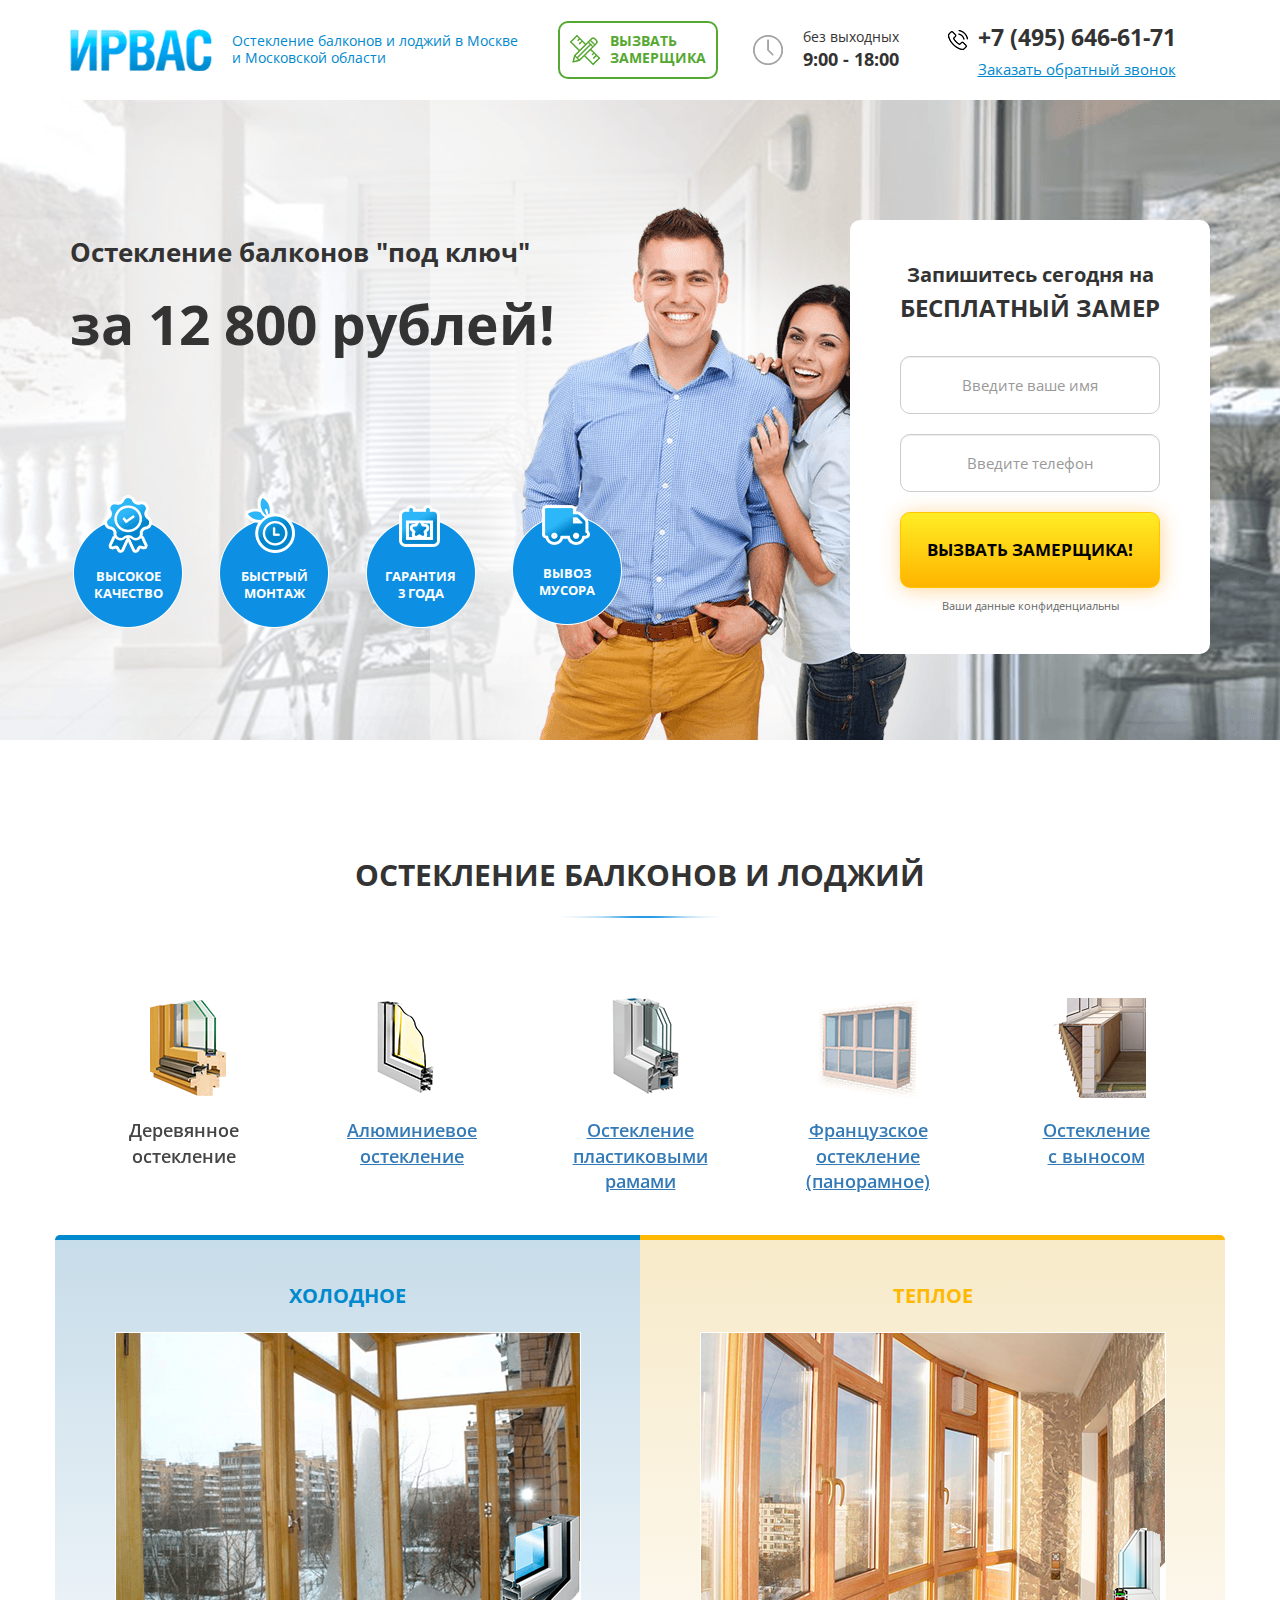
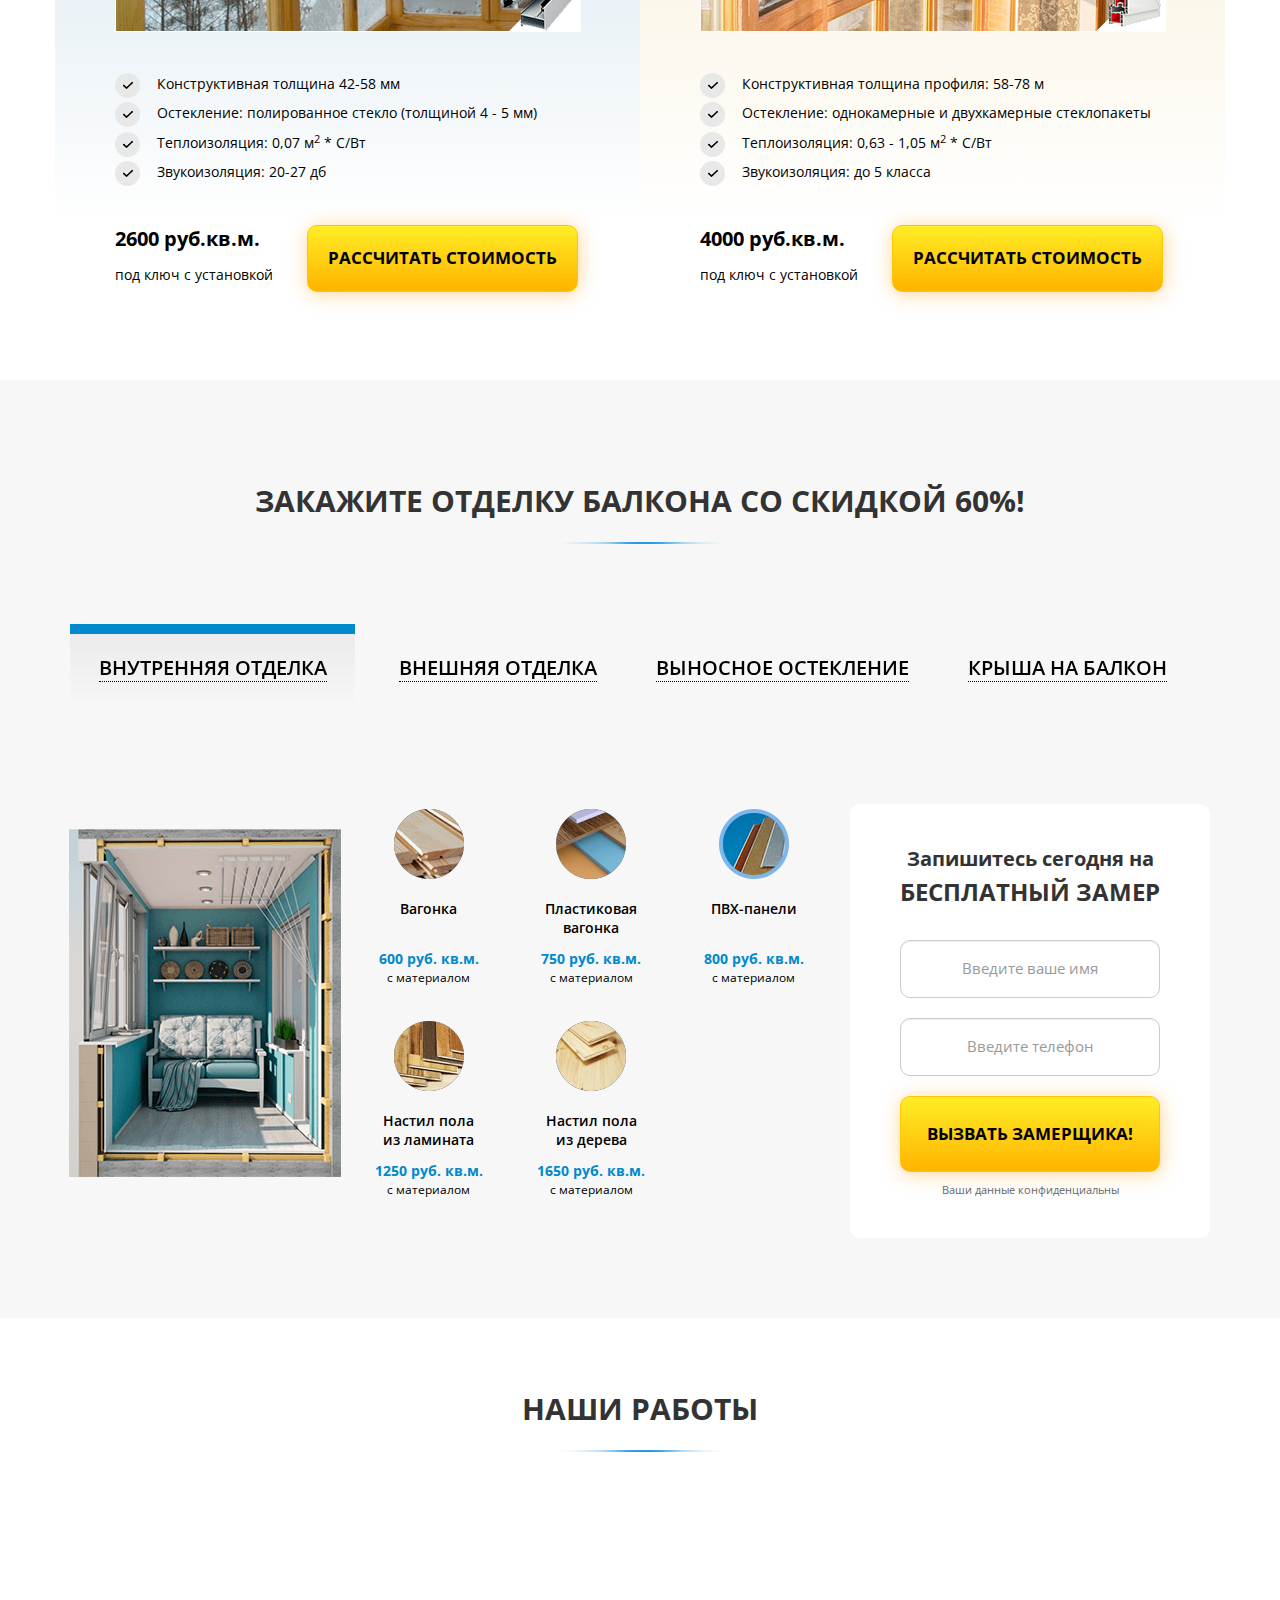
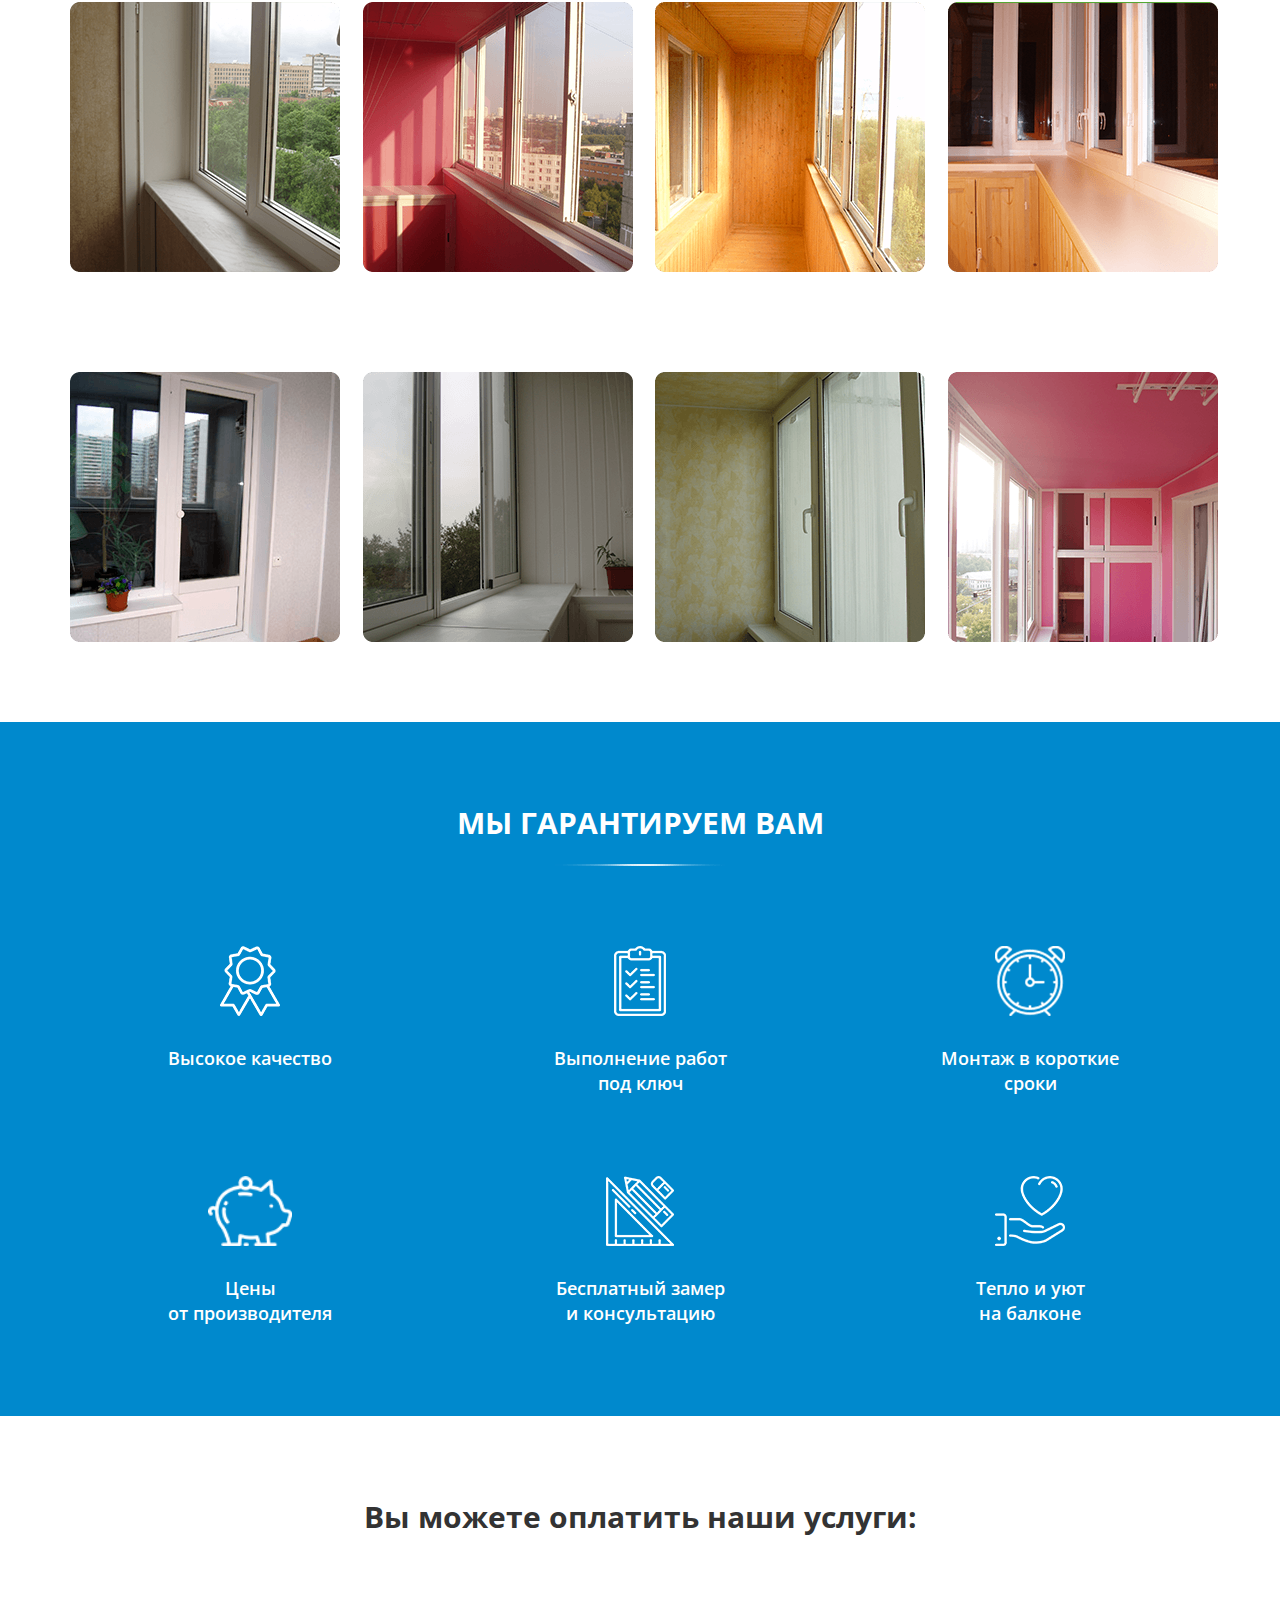
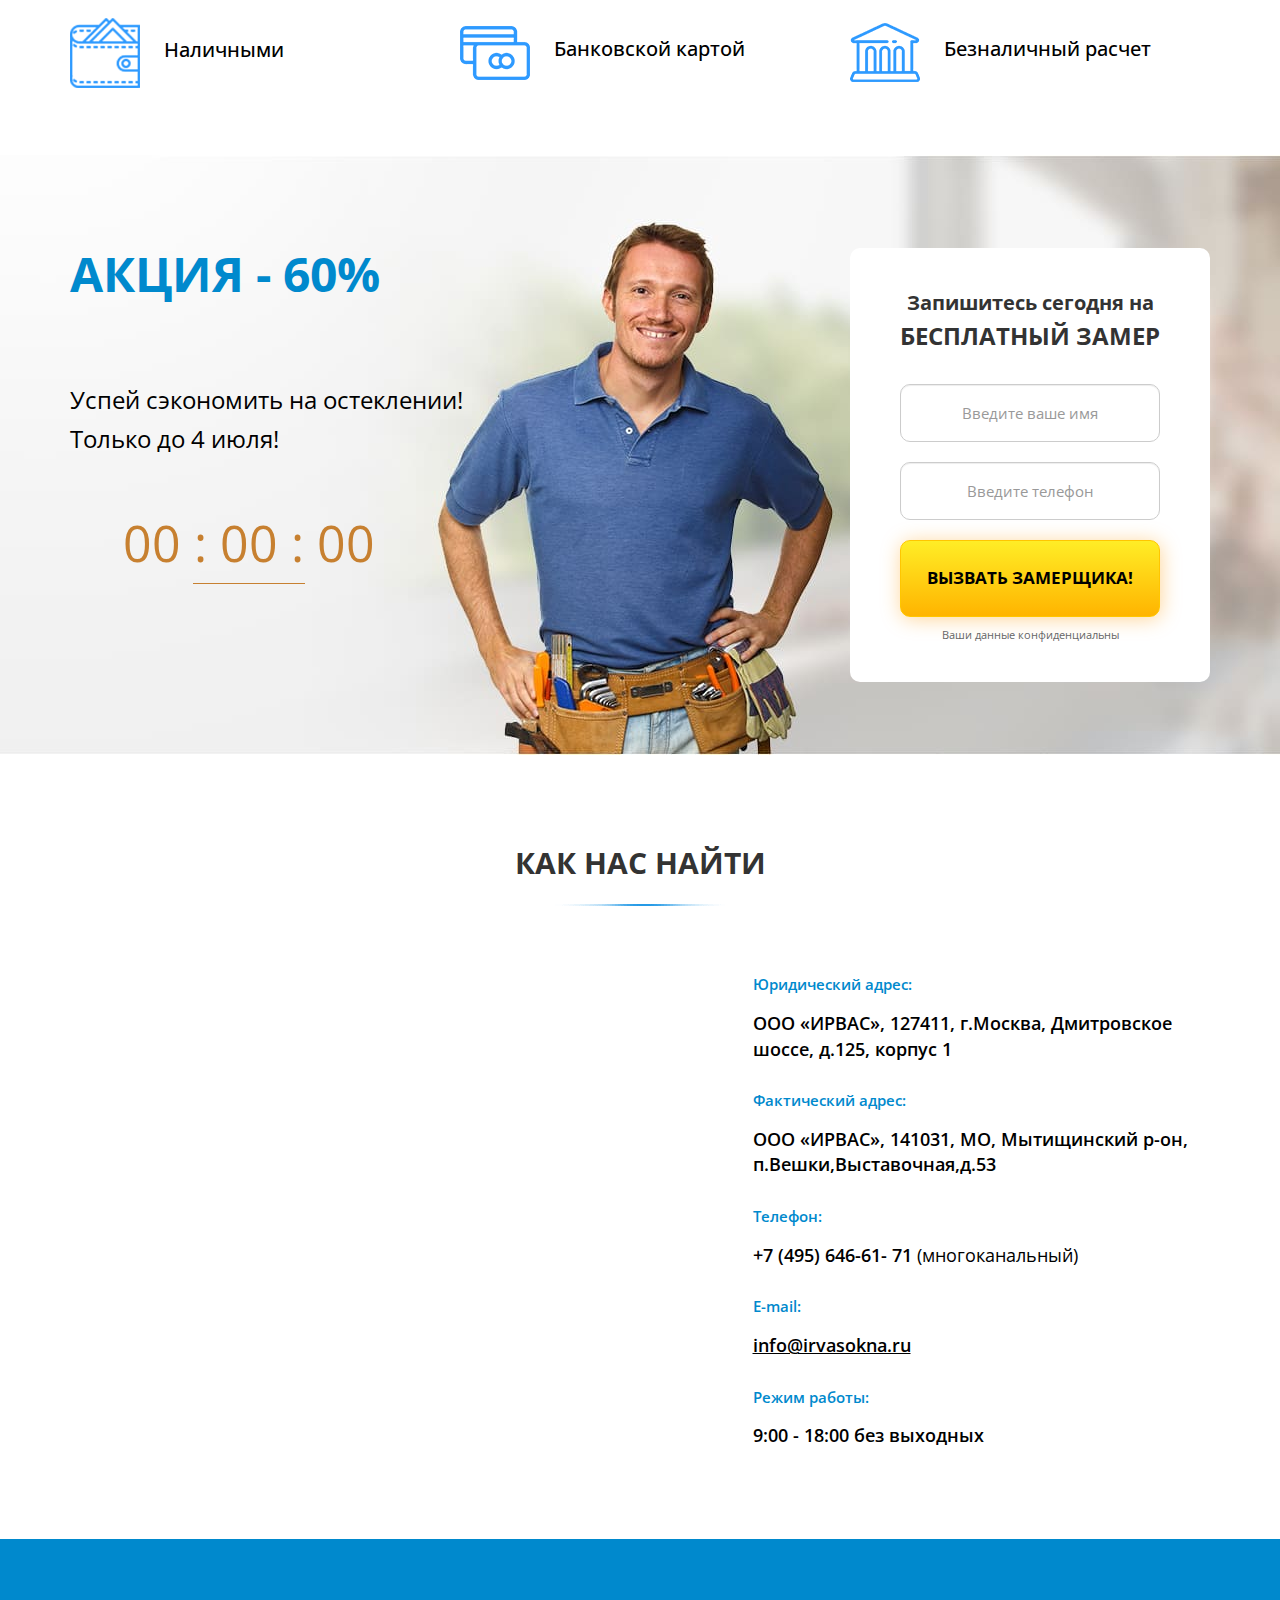
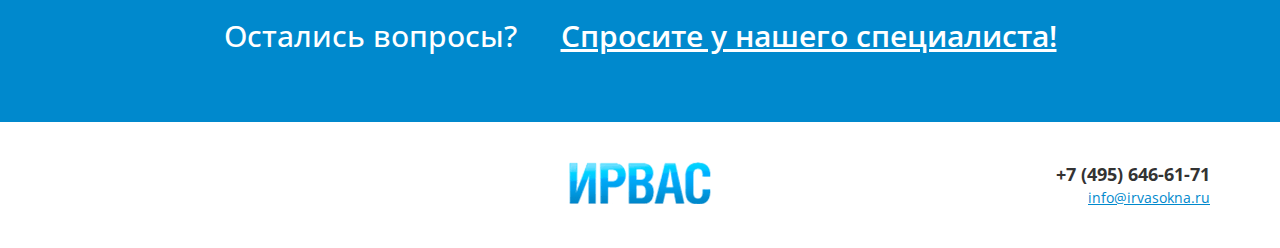
==== commit 6faa8af4: "pravka 4" ====
--- a/diplom/index.html
+++ b/diplom/index.html
@@ -132,31 +132,31 @@
         </div>
 
         <!-- Slider -->
-        <div class="glazing_slider">
-          <div class="glazing_block text-center wow fadeInUp">
+        <div class="info-header-tab glazing_slider">
+          <div class="glazing_block tab text-center wow fadeInUp">
             <img src="img/glazing/icons/1.png" alt="#">
             <a class="tree_link active">Деревянное <br>остекление</a>
           </div>
-          <div class="glazing_block text-center wow fadeInUp" data-wow-delay="0.1s">
-            <img src="img/glazing/icons/2.png" alt="#">
+          <div class="glazing_block tab text-center wow fadeInUp" data-wow-delay="0.1s">
+            <img src="img/glazing/icons/2.png" alt="#" data-item="tab">
             <a class="aluminum_link">Алюминиевое <br>остекление</a>
           </div>
-          <div class="glazing_block text-center wow fadeInUp" data-wow-delay="0.2s">
-            <img src="img/glazing/icons/3.png" alt="#">
+          <div class="glazing_block tab text-center wow fadeInUp" data-wow-delay="0.2s">
+            <img src="img/glazing/icons/3.png" alt="#" data-item="tab">
             <a class="plastic_link">Остекление <br>пластиковыми <br>рамами</a>
           </div>
-          <div class="glazing_block text-center wow fadeInUp" data-wow-delay="0.3s">
-            <img src="img/glazing/icons/4.png" alt="#">
+          <div class="glazing_block tab text-center wow fadeInUp" data-wow-delay="0.3s">
+            <img src="img/glazing/icons/4.png" alt="#" data-item="tab">
             <a class="french_link">Французское <br>остекление <br>(панорамное)</a>
           </div>
-          <div class="glazing_block text-center wow fadeInUp" data-wow-delay="0.4s">
-            <img src="img/glazing/icons/5.png" alt="#">
+          <div class="glazing_block tab text-center wow fadeInUp" data-wow-delay="0.4s">
+            <img src="img/glazing/icons/5.png" alt="#" data-item="tab">
             <a class="rise_link">Остекление <br>с выносом</a>
           </div>
         </div>
 
         <!-- Tree -->
-        <div class="row tree">
+        <div class="row info-tabcontent tree">
 
           <div class="col-md-6 no-padding">
            <div class="glazing_cold">
@@ -195,7 +195,7 @@
         </div> <!-- /Tree -->
 
         <!-- Aluminum -->
-        <div class="row aluminum">
+        <div class="row info-tabcontent aluminum">
 
           <div class="col-md-6 no-padding">
            <div class="glazing_cold">
@@ -234,7 +234,7 @@
         </div> <!-- /Aluminum -->
 
         <!-- Plastic -->
-        <div class="row plastic">
+        <div class="row info-tabcontent plastic">
 
           <div class="col-md-6 col-md-offset-3 no-padding">
             <div class="glazing_warm">
@@ -256,7 +256,7 @@
         </div> <!-- /Plastic -->
 
         <!-- French -->
-        <div class="row french">
+        <div class="row info-tabcontent french">
 
           <div class="col-md-6 no-padding">
            <div class="glazing_cold">
@@ -295,7 +295,7 @@
         </div> <!-- /French -->
 
         <!-- Rise -->
-        <div class="row rise">
+        <div class="row info-tabcontent rise">
 
           <div class="col-md-6 no-padding">
            <div class="glazing_cold">
@@ -608,14 +608,55 @@
           <div class="section_header_sub"></div>
         </div>
         <div class="row">
-          <div class="col-lg-3 col-md-4 col-sm-6 col-xs-12 text-center wow fadeIn"><a href="img/our_works/big_img/1.png"><img class="lupa" src="img/our_works/zoom-in.png" alt=""><img src="img/our_works/1.png" alt=""></a></div>
-          <div class="col-lg-3 col-md-4 col-sm-6 col-xs-12 text-center wow fadeIn" data-wow-delay="0.1s"><a href="img/our_works/big_img/2.png"><img class="lupa" src="img/our_works/zoom-in.png" alt=""><img src="img/our_works/2.png" alt=""></a></div>
-          <div class="col-lg-3 col-md-4 col-sm-6 col-xs-12 text-center wow fadeIn" data-wow-delay="0.2s"><a href="img/our_works/big_img/3.png"><img class="lupa" src="img/our_works/zoom-in.png" alt=""><img src="img/our_works/3.png" alt=""></a></div>
-          <div class="col-lg-3 col-md-4 col-sm-6 col-xs-12 text-center wow fadeIn" data-wow-delay="0.3s"><a href="img/our_works/big_img/4.png"><img class="lupa" src="img/our_works/zoom-in.png" alt=""><img src="img/our_works/4.png" alt=""></a></div>
-          <div class="col-lg-3 col-md-4 col-sm-6 col-xs-12 text-center wow fadeIn" data-wow-delay="0.4s"><a href="img/our_works/big_img/5.png"><img class="lupa" src="img/our_works/zoom-in.png" alt=""><img src="img/our_works/5.png" alt=""></a></div>
-          <div class="col-lg-3 col-md-4 col-sm-6 col-xs-12 text-center wow fadeIn" data-wow-delay="0.5s"><a href="img/our_works/big_img/6.png"><img class="lupa" src="img/our_works/zoom-in.png" alt=""><img src="img/our_works/6.png" alt=""></a></div>
-          <div class="col-lg-3 col-md-4 col-sm-6 col-xs-12 text-center wow fadeIn" data-wow-delay="0.6s"><a href="img/our_works/big_img/7.png"><img class="lupa" src="img/our_works/zoom-in.png" alt=""><img src="img/our_works/7.png" alt=""></a></div>
-          <div class="col-lg-3 col-md-4 col-sm-6 col-xs-12 text-center wow fadeIn" data-wow-delay="0.7s"><a href="img/our_works/big_img/8.png"><img class="lupa" src="img/our_works/zoom-in.png" alt=""><img src="img/our_works/8.png" alt=""></a></div>
+          <div class="col-lg-3 col-md-4 col-sm-6 col-xs-12 text-center wow fadeIn">
+            <a class="MyModalImg" href="img/our_works/big_img/1.png">
+              <img class="lupa" src="img/our_works/zoom-in.png" alt="">
+              <img src="img/our_works/1.png" alt="">
+
+            </a>
+          </div>
+          <div class="col-lg-3 col-md-4 col-sm-6 col-xs-12 text-center wow fadeIn" data-wow-delay="0.1s">
+            <a class="MyModalImg" href="img/our_works/big_img/2.png">
+              <img class="lupa" src="img/our_works/zoom-in.png" alt="">
+              <img src="img/our_works/2.png" alt="">
+            </a>
+          </div>
+          <div class="col-lg-3 col-md-4 col-sm-6 col-xs-12 text-center wow fadeIn" data-wow-delay="0.2s">
+            <a class="MyModalImg" href="img/our_works/big_img/3.png">
+              <img class="lupa" src="img/our_works/zoom-in.png" alt="">
+              <img src="img/our_works/3.png" alt="">
+            </a>
+          </div>
+          <div class="col-lg-3 col-md-4 col-sm-6 col-xs-12 text-center wow fadeIn" data-wow-delay="0.3s">
+            <a class="MyModalImg" href="img/our_works/big_img/4.png">
+              <img class="lupa" src="img/our_works/zoom-in.png" alt="">
+              <img src="img/our_works/4.png" alt="">
+            </a>
+          </div>
+          <div class="col-lg-3 col-md-4 col-sm-6 col-xs-12 text-center wow fadeIn" data-wow-delay="0.4s">
+            <a class="MyModalImg" href="img/our_works/big_img/5.png">
+              <img class="lupa" src="img/our_works/zoom-in.png" alt="">
+              <img src="img/our_works/5.png" alt="">
+            </a>
+          </div>
+          <div class="col-lg-3 col-md-4 col-sm-6 col-xs-12 text-center wow fadeIn" data-wow-delay="0.5s">
+            <a class="MyModalImg" href="img/our_works/big_img/6.png">
+              <img class="lupa" src="img/our_works/zoom-in.png" alt="">
+              <img src="img/our_works/6.png" alt="">
+            </a>
+          </div>
+          <div class="col-lg-3 col-md-4 col-sm-6 col-xs-12 text-center wow fadeIn" data-wow-delay="0.6s">
+            <a class="MyModalImg" href="img/our_works/big_img/7.png">
+              <img class="lupa" src="img/our_works/zoom-in.png" alt="">
+              <img src="img/our_works/7.png" alt="">
+            </a>
+          </div>
+          <div class="col-lg-3 col-md-4 col-sm-6 col-xs-12 text-center wow fadeIn" data-wow-delay="0.7s">
+            <a class="MyModalImg" href="img/our_works/big_img/8.png">
+              <img class="lupa" src="img/our_works/zoom-in.png" alt="">
+              <img src="img/our_works/8.png" alt="">
+            </a>
+          </div>
         </div>
       </div>
     </section>
@@ -711,11 +752,19 @@
             <h2 class="sale_title">Акция - 60%</h2>
             <p class="sale_subtitle">Успей сэкономить на остеклении! Только до 4 июля!</p>
             <div class="timer">
-              <div class="eTimer"></div>
+              <div class="eTimer">
+                  <div class="timer-numbers" id="timer">
+                    <span class="hours">18</span>
+                    <span>:</span>
+                    <span class="minutes">20</span>
+                    <span>:</span>
+                    <span class="seconds">11</span>
+                  </div>
+              </div>
             </div>
           </div>
           <div class="col-lg-4 col-lg-offset-3 col-md-5 col-md-offset-1 col-sm-8 col-sm-offset-2 wow fadeInRight">
-            <form class="form main_form" action="#">
+            <form class="form main_form" action="server.php">
               <h2>Запишитесь сегодня на <br><span>бесплатный замер</span></h2>
               <input class="form-control form_input" name="user_name" required type="text" placeholder="Введите ваше имя">
               <input class="form-control form_input" name="user_phone" required type="text" placeholder="Введите телефон">
@@ -796,7 +845,7 @@
             <div class="popup_content text-center">
                 <button type="button" class="popup_close"><strong>&times;</strong></button>
                 <div class="popup_form">
-                    <form class="form" action="#">
+                    <form class="form" action="server.php">
                       <h2>Введите ваши данные <br>и нажмите заказать звонок</h2>
                         <input class="form-control form_input" name="user_name" required type="text" placeholder="Введите ваше имя">
                         <input class="form-control form_input" name="user_phone" required type="text" placeholder="Введите телефон">
@@ -814,7 +863,7 @@
             <div class="popup_content text-center">
                 <button type="button" class="popup_close"><strong>&times;</strong></button>
                 <div class="popup_form">
-                    <form class="form" action="#">
+                    <form class="form" action="server.php">
                       <h2>Запишитесь сегодня на <br><span>бесплатный замер</span></h2>
                       <input class="form-control form_input" name="user_name" required type="text" placeholder="Введите ваше имя">
                       <input class="form-control form_input" name="user_phone" required type="text" placeholder="Введите телефон">
--- a/diplom/css/style.css
+++ b/diplom/css/style.css
@@ -523,7 +523,7 @@
   transition: ease 0.2s;
 }
 .works a[data-fancybox="gallery"]:hover .lupa {
-  opacity: 1;
+  opacity: 0.6;
 }
 /*Guarantees*/
 .guarantees {
@@ -583,12 +583,13 @@
   color: #0089cd;
 }
 .sale_subtitle {
-  margin-bottom: 8rem;
+  margin-bottom: -10rem;
   font-size: 2.4rem;
   line-height: 1.6;
 }
 .sale .eTimer {
   text-align: center;
+  margin-top: -70px;
 }
 /*Contacts*/
 .contacts {
@@ -1468,3 +1469,47 @@
     animation: none !important;
   }
 }
+
+
+.modal{
+	display: none;
+	position: fixed;
+  z-index: 1;
+  padding-top: 5%;
+	left: 0;
+	top: 0;
+	height: 100%;
+	width: 100%;
+	overflow: hidden;
+	background-color: rgba(0, 0, 0);
+	background-color: rgba(0, 0, 0, .9);
+}
+
+
+
+/*таймер*/
+.sale .timer {
+  margin-top: 150px;
+  text-align: center;
+  margin-left: -100px;
+}
+.sale .timer-title {
+  font-size: 36px;
+  color: #c78030;
+}
+
+.sale .timer-numbers {
+  margin-top: 40px;
+  font-size: 50px;
+  color: #c78030;
+}
+.sale .timer-numbers:after {
+  content: '';
+  display: block;
+  width: 20%;
+  height: 1px;
+  background-color: #c78030;
+  margin: 0 auto;
+  margin-top: 4px;
+}
+
